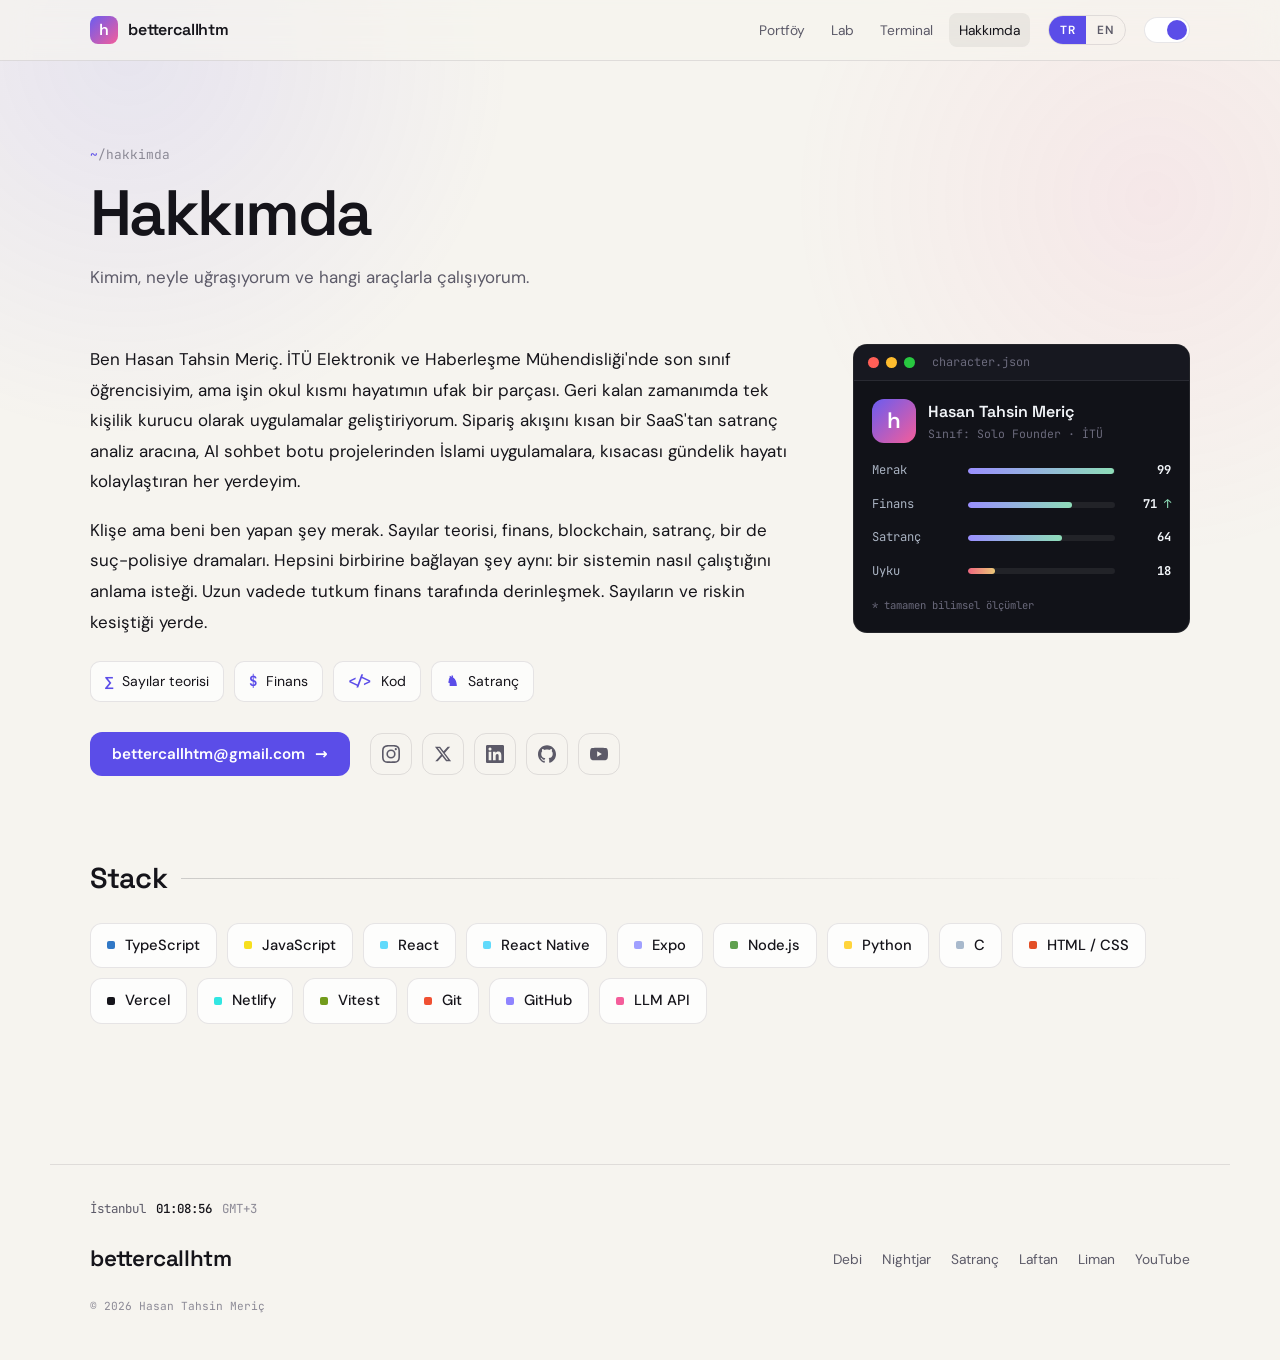
==== hakkimda/index.html @ a99535b7 "Site çok sayfalı yapıya geçti; Nightjar ve yeni Lab deneyleri eklendi - Portföy, Lab, Terminal ve Ha" ====
<!doctype html>
<html lang="tr">
<head>
<meta charset="utf-8">
<meta name="viewport" content="width=device-width, initial-scale=1">
<title>Hakkımda — bettercallhtm</title>
<meta name="description" content="Hasan Tahsin Meriç: İTÜ Elektronik ve Haberleşme son sınıf, tek kişilik kurucu. Finans, sayılar teorisi ve satranç.">
<link rel="canonical" href="https://bettercallhtm.com/hakkimda">
<meta property="og:type" content="website">
<meta property="og:site_name" content="bettercallhtm">
<meta property="og:locale" content="tr_TR">
<meta property="og:url" content="https://bettercallhtm.com/hakkimda">
<meta property="og:title" content="Hakkımda — bettercallhtm">
<meta property="og:description" content="Solo founder. Ship > talk. Trading, kod ve satranç.">
<meta property="og:image" content="https://bettercallhtm.com/assets/img/og.png">
<meta property="og:image:width" content="1200">
<meta property="og:image:height" content="630">
<meta property="og:image:alt" content="bettercallhtm — Hasan Tahsin Meriç. Debi, Satranç, Laftan, Liman.">
<meta name="twitter:card" content="summary_large_image">
<meta name="twitter:site" content="@bett3rcallhtm">
<meta name="twitter:image" content="https://bettercallhtm.com/assets/img/og.png">

<link rel="icon" type="image/svg+xml" href="data:image/svg+xml,%3Csvg xmlns='http://www.w3.org/2000/svg' viewBox='0 0 100 100'%3E%3Cdefs%3E%3ClinearGradient id='g' x1='0' y1='0' x2='1' y2='1'%3E%3Cstop offset='0' stop-color='%236A5CF0'/%3E%3Cstop offset='1' stop-color='%23F45D9A'/%3E%3C/linearGradient%3E%3C/defs%3E%3Crect width='100' height='100' rx='24' fill='url(%23g)'/%3E%3Cg fill='none' stroke='%23fff' stroke-width='12' stroke-linecap='round' stroke-linejoin='round'%3E%3Cpath d='M35 24 V76'/%3E%3Cpath d='M35 52 C35 40 44 36 52 36 C61 36 67 43 67 54 V76'/%3E%3C/g%3E%3C/svg%3E">
<meta name="theme-color" content="#F6F4EF" media="(prefers-color-scheme: light)">
<meta name="theme-color" content="#0E0F14" media="(prefers-color-scheme: dark)">

<script>
  (function () {
    var d = document.documentElement;
    d.classList.add('js');
    try {
      var t = localStorage.getItem('theme');
      if (t === 'light' || t === 'dark') d.setAttribute('data-theme', t);
    } catch (e) {}
  })();
</script>

<link rel="preload" href="/assets/fonts/space-grotesk-600-latin.woff2" as="font" type="font/woff2" crossorigin>
<link rel="preload" href="/assets/fonts/dm-sans-latin.woff2" as="font" type="font/woff2" crossorigin>
<link rel="stylesheet" href="/assets/style.css">
</head>
<body>

<a class="skip" href="#main" data-tr="İçeriğe geç" data-en="Skip to content">İçeriğe geç</a>

<div class="bg-fx" aria-hidden="true"></div>

<!-- ── header ── -->
<header class="top">
  <nav class="nav wrap">
    <a href="/" class="brand" aria-label="bettercallhtm">
      <span class="brand-mark" aria-hidden="true">h</span>
      <span class="brand-name">bettercallhtm</span>
    </a>
    <div class="nav-right">
      <ul class="nav-links">
        <li><a href="/portfoy"><span data-tr="Portföy" data-en="Portfolio">Portföy</span></a></li>
        <li><a href="/lab"><span>Lab</span></a></li>
        <li><a href="/terminal"><span>Terminal</span></a></li>
        <li><a href="/hakkimda" aria-current="page"><span data-tr="Hakkımda" data-en="About">Hakkımda</span></a></li>
      </ul>
      <div class="lang-switch" role="group" aria-label="Dil / Language">
        <button class="lang-opt" data-lang="tr" aria-pressed="true">TR</button>
        <button class="lang-opt" data-lang="en" aria-pressed="false">EN</button>
      </div>
      <button class="switch" id="theme-switch" role="switch" aria-checked="true"
              data-tr-label="Koyu tema" data-en-label="Dark theme" aria-label="Koyu tema">
        <span class="switch-knob"></span>
      </button>
    </div>
  </nav>
  <div class="progress" id="progress" aria-hidden="true"></div>
</header>

<main id="main">

  <!-- ── page head ── -->
  <section class="page-head wrap">
    <p class="crumb"><a href="/">~</a>/hakkimda</p>
    <h1 class="page-title" data-tr="Hakkımda" data-en="About">Hakkımda</h1>
    <p class="page-lead" data-tr="Kimim, neyle uğraşıyorum ve hangi araçlarla çalışıyorum." data-en="Who I am, what I'm into and the tools I work with.">Kimim, neyle uğraşıyorum ve hangi araçlarla çalışıyorum.</p>
  </section>
  <!-- ── about ── -->
  <section class="page-body wrap" id="about">

    <div class="about-grid">
      <div class="about-copy">
        <p class="about-text rv"
           data-tr="Ben Hasan Tahsin Meriç. İTÜ Elektronik ve Haberleşme Mühendisliği'nde son sınıf öğrencisiyim, ama işin okul kısmı hayatımın ufak bir parçası. Geri kalan zamanımda tek kişilik kurucu olarak uygulamalar geliştiriyorum. Sipariş akışını kısan bir SaaS'tan satranç analiz aracına, AI sohbet botu projelerinden İslami uygulamalara, kısacası gündelik hayatı kolaylaştıran her yerdeyim."
           data-en="I'm Hasan Tahsin Meriç. I'm a senior in Electronics & Communication Engineering at Istanbul Technical University, but the school part is a small piece of my life. The rest of the time I build apps as a solo founder. From a SaaS that shortens order flow to a chess analysis tool, from AI chatbot projects to Islamic apps — in short, I'm everywhere everyday life can be made easier.">Ben Hasan Tahsin Meriç. İTÜ Elektronik ve Haberleşme Mühendisliği'nde son sınıf öğrencisiyim, ama işin okul kısmı hayatımın ufak bir parçası. Geri kalan zamanımda tek kişilik kurucu olarak uygulamalar geliştiriyorum. Sipariş akışını kısan bir SaaS'tan satranç analiz aracına, AI sohbet botu projelerinden İslami uygulamalara, kısacası gündelik hayatı kolaylaştıran her yerdeyim.</p>
        <p class="about-text rv"
           data-tr="Klişe ama beni ben yapan şey merak. Sayılar teorisi, finans, blockchain, satranç, bir de suç-polisiye dramaları. Hepsini birbirine bağlayan şey aynı: bir sistemin nasıl çalıştığını anlama isteği. Uzun vadede tutkum finans tarafında derinleşmek. Sayıların ve riskin kesiştiği yerde."
           data-en="Cliché, but what defines me is curiosity. Number theory, finance, blockchain, chess, and crime-detective dramas. What ties them all together is the same thing: the urge to understand how a system works. My long-term passion is to go deeper on the finance side. Where numbers and risk intersect.">Klişe ama beni ben yapan şey merak. Sayılar teorisi, finans, blockchain, satranç, bir de suç-polisiye dramaları. Hepsini birbirine bağlayan şey aynı: bir sistemin nasıl çalıştığını anlama isteği. Uzun vadede tutkum finans tarafında derinleşmek. Sayıların ve riskin kesiştiği yerde.</p>

        <ul class="interests rv">
          <li><b>∑</b><span data-tr="Sayılar teorisi" data-en="Number theory">Sayılar teorisi</span></li>
          <li><b>$</b><span data-tr="Finans" data-en="Finance">Finans</span></li>
          <li><b>&lt;/&gt;</b><span data-tr="Kod" data-en="Code">Kod</span></li>
          <li><b>♞</b><span data-tr="Satranç" data-en="Chess">Satranç</span></li>
        </ul>

        <div class="about-actions rv">
          <a class="btn btn-primary" href="https://mail.google.com/mail/?view=cm&amp;fs=1&amp;to=bettercallhtm@gmail.com" target="_blank" rel="noopener">
            bettercallhtm@gmail.com <span aria-hidden="true">→</span>
          </a>
          <div class="socials">
            <a class="social" href="https://www.instagram.com/hasahsinmeric/" target="_blank" rel="noopener" aria-label="Instagram">
              <svg viewBox="0 0 24 24" aria-hidden="true"><path d="M12 2.163c3.204 0 3.584.012 4.85.07 3.252.148 4.771 1.691 4.919 4.919.058 1.265.069 1.645.069 4.849 0 3.205-.012 3.584-.069 4.849-.149 3.225-1.664 4.771-4.919 4.919-1.266.058-1.644.07-4.85.07-3.204 0-3.584-.012-4.849-.07-3.26-.149-4.771-1.699-4.919-4.92-.058-1.265-.07-1.644-.07-4.849 0-3.204.013-3.583.07-4.849.149-3.227 1.664-4.771 4.919-4.919 1.266-.057 1.645-.069 4.849-.069zM12 0C8.741 0 8.333.014 7.053.072 2.695.272.273 2.69.073 7.052.014 8.333 0 8.741 0 12c0 3.259.014 3.668.072 4.948.2 4.358 2.618 6.78 6.98 6.98C8.333 23.986 8.741 24 12 24c3.259 0 3.668-.014 4.948-.072 4.354-.2 6.782-2.618 6.979-6.98.059-1.28.073-1.689.073-4.948 0-3.259-.014-3.667-.072-4.947-.196-4.354-2.617-6.78-6.979-6.98C15.668.014 15.259 0 12 0zm0 5.838a6.162 6.162 0 100 12.324 6.162 6.162 0 000-12.324zM12 16a4 4 0 110-8 4 4 0 010 8zm6.406-11.845a1.44 1.44 0 100 2.881 1.44 1.44 0 000-2.881z"/></svg>
            </a>
            <a class="social" href="https://x.com/bett3rcallhtm" target="_blank" rel="noopener" aria-label="X">
              <svg viewBox="0 0 24 24" aria-hidden="true"><path d="M18.244 2.25h3.308l-7.227 8.26 8.502 11.24H16.17l-5.214-6.817L4.99 21.75H1.68l7.73-8.835L1.254 2.25H8.08l4.713 6.231zm-1.161 17.52h1.833L7.084 4.126H5.117z"/></svg>
            </a>
            <a class="social" href="https://www.linkedin.com/in/hasan-tahsin-meri%C3%A7-51554b277/" target="_blank" rel="noopener" aria-label="LinkedIn">
              <svg viewBox="0 0 24 24" aria-hidden="true"><path d="M20.447 20.452h-3.554v-5.569c0-1.328-.027-3.037-1.852-3.037-1.853 0-2.136 1.445-2.136 2.939v5.667H9.351V9h3.414v1.561h.046c.477-.9 1.637-1.85 3.37-1.85 3.601 0 4.267 2.37 4.267 5.455v6.286zM5.337 7.433a2.062 2.062 0 01-2.063-2.065 2.064 2.064 0 112.063 2.065zm1.782 13.019H3.555V9h3.564v11.452zM22.225 0H1.771C.792 0 0 .774 0 1.729v20.542C0 23.227.792 24 1.771 24h20.451C23.2 24 24 23.227 24 22.271V1.729C24 .774 23.2 0 22.225 0z"/></svg>
            </a>
            <a class="social" href="https://github.com/bettercallhtm" target="_blank" rel="noopener" aria-label="GitHub">
              <svg viewBox="0 0 24 24" aria-hidden="true"><path d="M12 .297c-6.63 0-12 5.373-12 12 0 5.303 3.438 9.8 8.205 11.385.6.113.82-.258.82-.577 0-.285-.01-1.04-.015-2.04-3.338.724-4.042-1.61-4.042-1.61C4.422 18.07 3.633 17.7 3.633 17.7c-1.087-.744.084-.729.084-.729 1.205.084 1.838 1.236 1.838 1.236 1.07 1.835 2.809 1.305 3.495.998.108-.776.417-1.305.76-1.605-2.665-.3-5.466-1.332-5.466-5.93 0-1.31.465-2.38 1.235-3.22-.135-.303-.54-1.523.105-3.176 0 0 1.005-.322 3.3 1.23.96-.267 1.98-.399 3-.405 1.02.006 2.04.138 3 .405 2.28-1.552 3.285-1.23 3.285-1.23.645 1.653.24 2.873.12 3.176.765.84 1.23 1.91 1.23 3.22 0 4.61-2.805 5.625-5.475 5.92.42.36.81 1.096.81 2.22 0 1.606-.015 2.896-.015 3.286 0 .315.21.69.825.57C20.565 22.092 24 17.592 24 12.297c0-6.627-5.373-12-12-12"/></svg>
            </a>
            <a class="social" href="https://www.youtube.com/@bettercallhtm" target="_blank" rel="noopener" aria-label="YouTube">
              <svg viewBox="0 0 24 24" aria-hidden="true"><path d="M23.498 6.186a3.016 3.016 0 00-2.122-2.136C19.505 3.545 12 3.545 12 3.545s-7.505 0-9.377.505A3.017 3.017 0 00.502 6.186C0 8.07 0 12 0 12s0 3.93.502 5.814a3.016 3.016 0 002.122 2.136c1.871.505 9.376.505 9.376.505s7.505 0 9.377-.505a3.015 3.015 0 002.122-2.136C24 15.93 24 12 24 12s0-3.93-.502-5.814zM9.545 15.568V8.432L15.818 12l-6.273 3.568z"/></svg>
            </a>
          </div>
        </div>
      </div>

      <aside class="charsheet rv" aria-label="character.json">
        <div class="win-bar">
          <i></i><i></i><i></i>
          <span class="win-title">character.json</span>
        </div>
        <div class="cs-body">
          <div class="cs-id">
            <span class="cs-avatar" aria-hidden="true">h</span>
            <div>
              <div class="cs-name">Hasan Tahsin Meriç</div>
              <div class="cs-class"><span data-tr="Sınıf" data-en="Class">Sınıf</span>: Solo Founder · İTÜ</div>
            </div>
          </div>
          <div class="cs-row"><span data-tr="Merak" data-en="Curiosity">Merak</span><div class="bar"><i style="--v:99"></i></div><b>99</b></div>
          <div class="cs-row"><span data-tr="Finans" data-en="Finance">Finans</span><div class="bar"><i style="--v:71"></i></div><b>71 <em>↑</em></b></div>
          <div class="cs-row"><span data-tr="Satranç" data-en="Chess">Satranç</span><div class="bar"><i style="--v:64"></i></div><b>64</b></div>
          <div class="cs-row low"><span data-tr="Uyku" data-en="Sleep">Uyku</span><div class="bar"><i style="--v:18"></i></div><b>18</b></div>
          <p class="cs-note" data-tr="* tamamen bilimsel ölçümler" data-en="* totally scientific measurements">* tamamen bilimsel ölçümler</p>
        </div>
      </aside>
    </div>
  </section>

  <!-- ── stack ── -->
  <section class="sec-sub" id="stack">
    <div class="wrap">
      <header class="sec-head rv">
        <h2 class="sec-title sec-title-sm">Stack</h2>
        <span class="sec-rule"></span>
      </header>
      <ul class="stack-list rv">
        <li class="pill"><i style="--p:#3178C6"></i>TypeScript</li>
        <li class="pill"><i style="--p:#F7DF1E"></i>JavaScript</li>
        <li class="pill"><i style="--p:#61DAFB"></i>React</li>
        <li class="pill"><i style="--p:#61DAFB"></i>React Native</li>
        <li class="pill"><i style="--p:#A0A0FF"></i>Expo</li>
        <li class="pill"><i style="--p:#5FA04E"></i>Node.js</li>
        <li class="pill"><i style="--p:#FFD43B"></i>Python</li>
        <li class="pill"><i style="--p:#A8B9CC"></i>C</li>
        <li class="pill"><i style="--p:#E34F26"></i>HTML / CSS</li>
        <li class="pill"><i class="mono-dot"></i>Vercel</li>
        <li class="pill"><i style="--p:#32E6E2"></i>Netlify</li>
        <li class="pill"><i style="--p:#729B1B"></i>Vitest</li>
        <li class="pill"><i style="--p:#F05032"></i>Git</li>
        <li class="pill"><i style="--p:#8F84FF"></i>GitHub</li>
        <li class="pill"><i style="--p:#F45D9A"></i>LLM API</li>
      </ul>
    </div>
  </section>


</main>

<!-- ── footer ── -->
<footer class="footer wrap">
  <div class="foot-top">
    <div class="foot-clock">İstanbul <b id="clock">--:--:--</b> <span>GMT+3</span></div>
  </div>
  <div class="foot-bottom">
    <span class="footer-sig">bettercallhtm</span>
    <ul class="footer-links">
      <li><a href="https://getdebi.com" target="_blank" rel="noopener">Debi</a></li>
      <li><a href="/nightjar" target="_blank" rel="noopener">Nightjar</a></li>
      <li><a href="https://pratiksatrancanaliz.getdebihook.com" target="_blank" rel="noopener" data-tr="Satranç" data-en="Chess">Satranç</a></li>
      <li><a href="https://laftan.vercel.app" target="_blank" rel="noopener">Laftan</a></li>
      <li><a href="https://liman-eosin.vercel.app" target="_blank" rel="noopener">Liman</a></li>
      <li><a href="https://www.youtube.com/@bettercallhtm" target="_blank" rel="noopener">YouTube</a></li>
    </ul>
  </div>
  <div class="foot-meta">
    <span>© 2026 Hasan Tahsin Meriç</span>
  </div>
</footer>

<div class="toast" id="toast" role="status" aria-live="polite"></div>

<script src="/assets/app.js" defer></script>
</body>
</html>
---- assets/style.css ----
/* ─────────────────────────────────────────────────────────
   bettercallhtm — style.css
   follows the system theme; [data-theme] on <html> overrides it
   ───────────────────────────────────────────────────────── */

/* ── fonts (self-hosted; latin + latin-ext, greek for μ/σ in mono) ── */
@font-face {
  font-family: 'DM Sans';
  font-style: normal;
  font-weight: 400 700;
  font-display: swap;
  src: url("fonts/dm-sans-latin-ext.woff2") format("woff2");
  unicode-range: U+0100-02BA, U+02BD-02C5, U+02C7-02CC, U+02CE-02D7, U+02DD-02FF, U+0304, U+0308, U+0329, U+1D00-1DBF, U+1E00-1E9F, U+1EF2-1EFF, U+2020, U+20A0-20AB, U+20AD-20C0, U+2113, U+2C60-2C7F, U+A720-A7FF;
}
@font-face {
  font-family: 'DM Sans';
  font-style: normal;
  font-weight: 400 700;
  font-display: swap;
  src: url("fonts/dm-sans-latin.woff2") format("woff2");
  unicode-range: U+0000-00FF, U+0131, U+0152-0153, U+02BB-02BC, U+02C6, U+02DA, U+02DC, U+0304, U+0308, U+0329, U+2000-206F, U+20AC, U+2122, U+2191, U+2193, U+2212, U+2215, U+FEFF, U+FFFD;
}
@font-face {
  font-family: 'JetBrains Mono';
  font-style: normal;
  font-weight: 400 700;
  font-display: swap;
  src: url("fonts/jetbrains-mono-greek.woff2") format("woff2");
  unicode-range: U+0370-0377, U+037A-037F, U+0384-038A, U+038C, U+038E-03A1, U+03A3-03FF;
}
@font-face {
  font-family: 'JetBrains Mono';
  font-style: normal;
  font-weight: 400 700;
  font-display: swap;
  src: url("fonts/jetbrains-mono-latin-ext.woff2") format("woff2");
  unicode-range: U+0100-02BA, U+02BD-02C5, U+02C7-02CC, U+02CE-02D7, U+02DD-02FF, U+0304, U+0308, U+0329, U+1D00-1DBF, U+1E00-1E9F, U+1EF2-1EFF, U+2020, U+20A0-20AB, U+20AD-20C0, U+2113, U+2C60-2C7F, U+A720-A7FF;
}
@font-face {
  font-family: 'JetBrains Mono';
  font-style: normal;
  font-weight: 400 700;
  font-display: swap;
  src: url("fonts/jetbrains-mono-latin.woff2") format("woff2");
  unicode-range: U+0000-00FF, U+0131, U+0152-0153, U+02BB-02BC, U+02C6, U+02DA, U+02DC, U+0304, U+0308, U+0329, U+2000-206F, U+20AC, U+2122, U+2191, U+2193, U+2212, U+2215, U+FEFF, U+FFFD;
}
@font-face {
  font-family: 'Space Grotesk';
  font-style: normal;
  font-weight: 600;
  font-display: swap;
  src: url("fonts/space-grotesk-600-latin-ext.woff2") format("woff2");
  unicode-range: U+0100-02BA, U+02BD-02C5, U+02C7-02CC, U+02CE-02D7, U+02DD-02FF, U+0304, U+0308, U+0329, U+1D00-1DBF, U+1E00-1E9F, U+1EF2-1EFF, U+2020, U+20A0-20AB, U+20AD-20C0, U+2113, U+2C60-2C7F, U+A720-A7FF;
}
@font-face {
  font-family: 'Space Grotesk';
  font-style: normal;
  font-weight: 600;
  font-display: swap;
  src: url("fonts/space-grotesk-600-latin.woff2") format("woff2");
  unicode-range: U+0000-00FF, U+0131, U+0152-0153, U+02BB-02BC, U+02C6, U+02DA, U+02DC, U+0304, U+0308, U+0329, U+2000-206F, U+20AC, U+2122, U+2191, U+2193, U+2212, U+2215, U+FEFF, U+FFFD;
}

/* ── tokens ──────────────────────────────────────────── */
:root {
  --bg:           #F6F4EF;
  --bg-rgb:       246, 244, 239;
  --bg-2:         #EFECE5;
  --surface:      #FFFFFF;
  --surface-2:    #F8F6F2;
  --text:         #15141A;
  --text-muted:   #5C5A68;
  --text-dim:     #8C8A96;
  --border:       rgba(20, 18, 30, 0.10);
  --border-strong:rgba(20, 18, 30, 0.18);
  --accent:       #5B4DE8;
  --on-accent:    #FFFFFF;
  --accent-2:     #E0457F;
  --up:           #16935C;
  --down:         #D6405A;
  --sq-a:         #E6E1F2;
  --sq-b:         #FFFFFF;
  --orb-a:        rgba(106, 92, 240, 0.10);
  --orb-b:        rgba(244, 93, 154, 0.08);

  /* code window + terminal stay dark in both themes */
  --win-bg:       #111218;
  --win-bar:      #171820;
  --win-text:     #D9D8E2;
  --win-dim:      #6B6A7C;
  --win-border:   rgba(255, 255, 255, 0.08);
  --win-accent:   #8EDDB8;

  --font-sans:    'DM Sans', system-ui, -apple-system, 'Segoe UI', sans-serif;
  --font-display: 'Space Grotesk', system-ui, sans-serif;
  --font-mono:    'JetBrains Mono', ui-monospace, SFMono-Regular, Menlo, Consolas, monospace;

  --radius:       18px;
  --ease:         cubic-bezier(.2, .7, .2, 1);
  --header-h:     61px;

  color-scheme: light;
}

@media (prefers-color-scheme: dark) {
  :root:not([data-theme="light"]) {
    --bg:           #0E0F14;
    --bg-rgb:       14, 15, 20;
    --bg-2:         #121319;
    --surface:      #16171F;
    --surface-2:    #1C1D26;
    --text:         #ECEAE4;
    --text-muted:   #9C9BAD;
    --text-dim:     #696879;
    --border:       rgba(255, 255, 255, 0.07);
    --border-strong:rgba(255, 255, 255, 0.14);
    --accent:       #9A8FFF;
    --on-accent:    #0E0F14;
    --accent-2:     #F07AA8;
    --up:           #5FCF98;
    --down:         #F0677F;
    --sq-a:         #232433;
    --sq-b:         #16171F;
    --orb-a:        rgba(143, 132, 255, 0.13);
    --orb-b:        rgba(244, 93, 154, 0.09);
    color-scheme: dark;
  }
}

:root[data-theme="dark"] {
  --bg:           #0E0F14;
  --bg-rgb:       14, 15, 20;
  --bg-2:         #121319;
  --surface:      #16171F;
  --surface-2:    #1C1D26;
  --text:         #ECEAE4;
  --text-muted:   #9C9BAD;
  --text-dim:     #696879;
  --border:       rgba(255, 255, 255, 0.07);
  --border-strong:rgba(255, 255, 255, 0.14);
  --accent:       #9A8FFF;
  --on-accent:    #0E0F14;
  --accent-2:     #F07AA8;
  --up:           #5FCF98;
  --down:         #F0677F;
  --sq-a:         #232433;
  --sq-b:         #16171F;
  --orb-a:        rgba(143, 132, 255, 0.13);
  --orb-b:        rgba(244, 93, 154, 0.09);
  color-scheme: dark;
}

/* ── reset / base ────────────────────────────────────── */
*, *::before, *::after { box-sizing: border-box; margin: 0; padding: 0; }

html {
  scroll-behavior: smooth;
  scroll-padding-top: calc(var(--header-h) + 12px);
  -webkit-text-size-adjust: 100%;
}

body {
  background: var(--bg);
  color: var(--text);
  font-family: var(--font-sans);
  font-size: 16px;
  line-height: 1.6;
  -webkit-font-smoothing: antialiased;
  overflow-x: hidden;
  transition: background-color .3s;
}

a { color: var(--accent); text-decoration: none; }
a:focus-visible, button:focus-visible, input:focus-visible {
  outline: 2px solid var(--accent);
  outline-offset: 3px;
  border-radius: 6px;
}
button { font: inherit; color: inherit; }
img, svg, canvas { display: block; max-width: 100%; }
kbd {
  font-family: var(--font-mono);
  font-size: .72rem;
  padding: 1px 6px;
  border: 1px solid var(--border-strong);
  border-bottom-width: 2px;
  border-radius: 5px;
  color: var(--text);
}
::selection { background: color-mix(in srgb, var(--accent) 35%, transparent); color: var(--text); }

.mono { font-family: var(--font-mono); }
.wrap { max-width: 1180px; margin-inline: auto; padding-inline: clamp(16px, 4vw, 40px); }

.skip {
  position: absolute;
  left: 12px;
  top: -60px;
  z-index: 200;
  background: var(--accent);
  color: var(--on-accent);
  padding: 8px 14px;
  border-radius: 8px;
  font-weight: 600;
}
.skip:focus { top: 12px; }

/* ── background fx ───────────────────────────────────── */
/* two soft, static colour washes — same idea as the original site */
.bg-fx {
  position: fixed;
  inset: 0;
  z-index: -1;
  pointer-events: none;
  background:
    radial-gradient(640px circle at 10% 6%,  var(--orb-a), transparent 60%),
    radial-gradient(600px circle at 90% 22%, var(--orb-b), transparent 60%);
}

/* ── header ──────────────────────────────────────────── */
.top {
  position: sticky;
  top: 0;
  z-index: 40;
  background: rgba(var(--bg-rgb), .72);
  -webkit-backdrop-filter: blur(14px) saturate(140%);
          backdrop-filter: blur(14px) saturate(140%);
  border-bottom: 1px solid var(--border);
}

/* nav */
.nav {
  display: flex;
  align-items: center;
  justify-content: space-between;
  gap: 16px;
  height: 60px;
}
.brand {
  display: inline-flex;
  align-items: center;
  gap: 10px;
  color: var(--text);
  font-family: var(--font-display);
  font-weight: 600;
  font-size: 1rem;
  letter-spacing: -.01em;
}
.brand-mark {
  width: 28px;
  height: 28px;
  border-radius: 8px;
  display: grid;
  place-items: center;
  background: linear-gradient(135deg, #6A5CF0, #F45D9A);
  color: #fff;
  font-weight: 600;
  font-size: 1rem;
  transition: transform .3s var(--ease);
}
.brand:hover .brand-mark { transform: rotate(-8deg); }
@keyframes blink { 50% { opacity: 0; } }

.nav-right { display: flex; align-items: center; gap: 18px; }
.nav-links { list-style: none; display: flex; gap: 6px; }
.nav-links a {
  display: inline-flex;
  align-items: baseline;
  gap: 6px;
  font-size: .86rem;
  color: var(--text-muted);
  padding: 6px 10px;
  border-radius: 8px;
  transition: color .2s, background .2s;
}
.nav-links a:hover, .nav-links a[aria-current="page"] { color: var(--text); background: color-mix(in srgb, var(--text) 6%, transparent); }

.lang-switch {
  display: inline-flex;
  border: 1px solid var(--border);
  border-radius: 999px;
  overflow: hidden;
}
.lang-opt {
  background: none;
  border: none;
  cursor: pointer;
  font-size: .74rem;
  font-weight: 600;
  letter-spacing: .04em;
  color: var(--text-muted);
  padding: 5px 11px;
  transition: background .18s, color .18s;
}
.lang-opt[aria-pressed="true"] { background: var(--accent); color: var(--on-accent); }

.switch {
  width: 46px;
  height: 26px;
  border-radius: 999px;
  border: 1px solid var(--border);
  background: var(--surface);
  position: relative;
  cursor: pointer;
  flex-shrink: 0;
  transition: border-color .2s;
}
.switch:hover { border-color: var(--accent); }
.switch-knob {
  position: absolute;
  top: 2px;
  left: 2px;
  width: 20px;
  height: 20px;
  border-radius: 50%;
  background: var(--accent);
  transform: translateX(20px);
  transition: transform .25s var(--ease);
}
@media (prefers-color-scheme: dark) {
  :root:not([data-theme="light"]) .switch-knob { transform: translateX(0); }
}
:root[data-theme="dark"] .switch-knob { transform: translateX(0); }

.progress {
  position: absolute;
  left: 0;
  right: 0;
  bottom: -1px;
  height: 2px;
  transform-origin: left;
  transform: scaleX(0);
  background: linear-gradient(90deg, var(--accent), var(--accent-2));
  opacity: .8;
}

/* ── buttons ─────────────────────────────────────────── */
.btn {
  display: inline-flex;
  align-items: center;
  gap: 10px;
  padding: 13px 22px;
  border-radius: 12px;
  font-weight: 600;
  font-size: .95rem;
  line-height: 1.2;
  cursor: pointer;
  transition: transform .25s var(--ease), box-shadow .25s, background .25s, border-color .25s, color .25s;
  will-change: transform;
}
.btn-primary {
  background: var(--accent);
  color: var(--on-accent);
}
.btn-primary:hover {
  transform: translateY(-2px);
  box-shadow: 0 12px 28px -12px color-mix(in srgb, var(--accent) 70%, transparent);
}
.btn-ghost {
  color: var(--text);
  border: 1px solid var(--border-strong);
  background: color-mix(in srgb, var(--surface) 60%, transparent);
}
.btn-ghost:hover { border-color: var(--accent); color: var(--accent); transform: translateY(-2px); }
.btn-ghost .mono { color: var(--accent); font-weight: 700; }

/* ── hero ────────────────────────────────────────────── */
.hero {
  position: relative;
  min-height: calc(100svh - var(--header-h));
  display: flex;
  align-items: center;
  padding-block: 64px 96px;
  overflow: hidden;
}
.hero-canvas {
  position: absolute;
  inset: 0;
  width: 100%;
  height: 100%;
  opacity: .32;
  pointer-events: none;
  /* fade in from the top, and stay faint behind the headline on the left */
  -webkit-mask-image:
    linear-gradient(to bottom, transparent 5%, #000 45%, #000 80%, transparent 100%),
    linear-gradient(to right, rgba(0, 0, 0, .22) 0%, rgba(0, 0, 0, .3) 42%, #000 72%);
          mask-image:
    linear-gradient(to bottom, transparent 5%, #000 45%, #000 80%, transparent 100%),
    linear-gradient(to right, rgba(0, 0, 0, .22) 0%, rgba(0, 0, 0, .3) 42%, #000 72%);
  -webkit-mask-composite: source-in;
          mask-composite: intersect;
}

.hero-grid {
  position: relative;
  width: 100%;
  display: grid;
  grid-template-columns: minmax(0, 1.05fr) minmax(0, .95fr);
  gap: clamp(32px, 5vw, 64px);
  align-items: center;
}

.hero-headline {
  font-family: var(--font-display);
  font-weight: 600;
  font-size: clamp(2.3rem, 5.4vw, 4.3rem);
  line-height: 1.06;
  letter-spacing: -.035em;
  text-wrap: balance;
  margin-bottom: 26px;
  max-width: 15ch;
  background: linear-gradient(180deg, var(--text) 30%, color-mix(in srgb, var(--text) 55%, var(--bg)));
  -webkit-background-clip: text;
          background-clip: text;
  color: transparent;
}

.hero-role {
  font-family: var(--font-mono);
  font-size: clamp(.95rem, 1.6vw, 1.1rem);
  color: var(--text);
  margin-bottom: 20px;
  min-height: 1.7em;
}
.role-ps { color: var(--accent); margin-right: 6px; }
.caret {
  display: inline-block;
  width: 2px;
  height: 1.1em;
  margin-left: 3px;
  vertical-align: text-bottom;
  background: var(--accent);
  animation: blink 1.1s steps(1) infinite;
}

.hero-bio {
  font-size: 1.06rem;
  color: var(--text-muted);
  max-width: 540px;
  line-height: 1.75;
  margin-bottom: 34px;
}
.hero-ctas { display: flex; flex-wrap: wrap; gap: 12px; }

.hero-side { display: flex; flex-direction: column; gap: 16px; min-width: 0; }

/* shared window chrome */
.win-bar {
  display: flex;
  align-items: center;
  gap: 7px;
  height: 36px;
  padding-inline: 14px;
  background: var(--win-bar);
  border-bottom: 1px solid var(--win-border);
}
.win-bar > i {
  width: 11px;
  height: 11px;
  border-radius: 50%;
  background: #FF5F57;
}
.win-bar > i:nth-child(2) { background: #FEBC2E; }
.win-bar > i:nth-child(3) { background: #28C840; }
.win-title {
  font-family: var(--font-mono);
  font-size: .74rem;
  color: var(--win-dim);
  margin-left: 10px;
  flex: 1;
  white-space: nowrap;
  overflow: hidden;
  text-overflow: ellipsis;
}
.win-badge {
  font-family: var(--font-mono);
  font-size: .64rem;
  font-weight: 700;
  color: var(--win-accent);
  border: 1px solid color-mix(in srgb, var(--win-accent) 35%, transparent);
  padding: 1px 6px;
  border-radius: 5px;
}

.code-win {
  background: var(--win-bg);
  border: 1px solid var(--win-border);
  border-radius: 14px;
  overflow: hidden;
  box-shadow: 0 30px 70px -40px rgba(10, 8, 30, .55);
}
.code-body {
  margin: 0;
  padding: 16px 18px 18px;
  font-family: var(--font-mono);
  font-size: 12px;
  line-height: 1.75;
  color: var(--win-text);
  overflow-x: auto;
  min-height: calc(12 * 1.75em + 34px);
  scrollbar-width: thin;
}
.code-body .ln {
  display: inline-block;
  width: 2ch;
  margin-right: 16px;
  text-align: right;
  color: #3A4250;
  user-select: none;
}
.t-k { color: #C792EA; }
.t-v { color: #F2F5F9; }
.t-p { color: #82AAFF; }
.t-s { color: #C3E88D; }
.t-n { color: #F78C6C; }
.t-f { color: #FFCB6B; }
.t-o { color: #89DDFF; }
.t-c { color: #5E6878; font-style: italic; }
.code-caret {
  display: inline-block;
  width: 2px;
  height: 1.15em;
  margin-left: 1px;
  vertical-align: text-bottom;
  background: var(--win-accent);
  animation: blink 1.1s steps(1) infinite;
}

/* ── stats ───────────────────────────────────────────── */
.stats {
  display: grid;
  grid-template-columns: repeat(3, 1fr);
  gap: 14px;
  padding-top: 8px;
}
.stat {
  padding: 22px 22px 20px;
  border: 1px solid var(--border);
  border-radius: 16px;
  background: color-mix(in srgb, var(--surface) 70%, transparent);
  position: relative;
  overflow: hidden;
}
.stat-n {
  font-family: var(--font-display);
  font-size: clamp(2rem, 4vw, 2.8rem);
  font-weight: 600;
  line-height: 1;
  letter-spacing: -.03em;
  font-variant-numeric: tabular-nums;
  margin-bottom: 10px;
}
.stat-n .inf { color: var(--accent); }
.stat-l { font-size: .9rem; color: var(--text-muted); }

/* ── section scaffolding ─────────────────────────────── */
.sec { padding-top: clamp(80px, 11vw, 130px); }
.sec-head {
  display: flex;
  align-items: baseline;
  gap: 14px;
  margin-bottom: 30px;
}
.sec-title {
  font-family: var(--font-display);
  font-weight: 600;
  font-size: clamp(1.7rem, 3.6vw, 2.5rem);
  letter-spacing: -.03em;
  line-height: 1;
}
.sec-rule { flex: 1; height: 1px; background: linear-gradient(90deg, var(--border-strong), transparent); align-self: center; }

/* ── portfolio cards ─────────────────────────────────── */
.grid {
  display: grid;
  grid-template-columns: repeat(2, minmax(0, 1fr));
  gap: 20px;
}
.card {
  --c: var(--accent);
  position: relative;
  display: grid;
  grid-template-columns: minmax(0, 1fr) 132px;
  grid-template-rows: auto auto 1fr;
  grid-template-areas:
    "top   top"
    "spark spark"
    "main  video";
  column-gap: 22px;
  padding: 22px 24px 24px;
  border: 1px solid var(--border);
  border-radius: var(--radius);
  background: linear-gradient(158deg, color-mix(in srgb, var(--c) 7%, var(--surface)), var(--surface) 60%);
  overflow: hidden;
  transition: transform .25s var(--ease), border-color .25s, box-shadow .25s;
}
.card::before {
  content: "";
  position: absolute;
  top: 0;
  left: 0;
  right: 0;
  height: 2px;
  background: linear-gradient(90deg, var(--c), transparent 75%);
}
.card::after {
  content: "";
  position: absolute;
  inset: 0;
  pointer-events: none;
  background: radial-gradient(420px circle at var(--mx, 50%) var(--my, 0%), color-mix(in srgb, var(--c) 9%, transparent), transparent 60%);
  opacity: 0;
  transition: opacity .35s;
}
.card:hover::after { opacity: 1; }
.card:hover {
  transform: translateY(-4px);
  border-color: color-mix(in srgb, var(--c) 45%, transparent);
  box-shadow: 0 18px 44px -18px color-mix(in srgb, var(--c) 40%, transparent);
}
.card > * { position: relative; z-index: 1; }

.card-top { grid-area: top; display: flex; justify-content: space-between; align-items: center; }
.ticker {
  font-family: var(--font-mono);
  font-weight: 700;
  font-size: .82rem;
  letter-spacing: .04em;
  color: var(--c);
}
.live {
  display: inline-flex;
  align-items: center;
  gap: 7px;
  font-size: .68rem;
  font-weight: 600;
  letter-spacing: .1em;
  color: var(--text-dim);
}
.live i { width: 6px; height: 6px; border-radius: 50%; background: var(--c); }

.viz { grid-area: spark; width: 100%; height: 74px; margin: 14px 0 16px; }

.card-main { grid-area: main; display: flex; flex-direction: column; min-width: 0; }
.chip {
  align-self: flex-start;
  color: var(--c);
  background: color-mix(in srgb, var(--c) 14%, transparent);
  font-size: .68rem;
  font-weight: 700;
  letter-spacing: .08em;
  text-transform: uppercase;
  padding: 5px 12px;
  border-radius: 999px;
}
.card-name {
  font-family: var(--font-display);
  font-weight: 600;
  font-size: 1.55rem;
  color: var(--text);
  line-height: 1.15;
  margin: 14px 0 10px;
  display: inline-flex;
  align-items: center;
  gap: 8px;
  align-self: flex-start;
  letter-spacing: -.02em;
  transition: color .18s;
}
.card-name:hover { color: var(--c); }
.card-arrow { color: var(--c); font-size: .9rem; opacity: .7; transition: transform .2s, opacity .2s; }
.card-name:hover .card-arrow { transform: translate(3px, -3px); opacity: 1; }
.card-desc { font-size: .92rem; color: var(--text-muted); line-height: 1.66; }
.card-tag { font-style: italic; font-size: .9rem; color: var(--c); margin-top: 14px; }

.card-video {
  grid-area: video;
  align-self: start;
  width: 100%;
  aspect-ratio: 9 / 16;
  border-radius: 14px;
  overflow: hidden;
  border: 1px solid var(--border);
  position: relative;
  display: block;
  cursor: pointer;
  padding: 0;
  background: linear-gradient(160deg,
    color-mix(in srgb, var(--c) 62%, #06060a),
    color-mix(in srgb, var(--c) 18%, #06060a));
  transition: transform .25s var(--ease), box-shadow .25s;
}
.card-video:hover { transform: scale(1.02); box-shadow: 0 14px 34px -14px color-mix(in srgb, var(--c) 60%, transparent); }
.video-thumb {
  position: absolute;
  inset: 0;
  width: 100%;
  height: 100%;
  max-width: none;
  object-fit: cover;
  transition: transform .4s var(--ease);
}
.card-video:hover .video-thumb { transform: scale(1.04); }
/* over a thumbnail: play stays centred, the label sits on a dark footer */
.video-thumb + .video-poster {
  justify-content: flex-end;
  padding-bottom: 14px;
  background: linear-gradient(to top, rgba(0, 0, 0, .82), rgba(0, 0, 0, 0) 42%), rgba(0, 0, 0, .12);
}
.video-thumb + .video-poster .play {
  position: absolute;
  top: 50%;
  left: 50%;
  transform: translate(-50%, -50%);
}
.card-video:hover .video-thumb + .video-poster .play { transform: translate(-50%, -50%) scale(1.1); }
.card-video.is-soon { cursor: default; }
.card-video.is-soon:hover { transform: none; box-shadow: none; }
.video-poster {
  position: absolute;
  inset: 0;
  display: flex;
  flex-direction: column;
  align-items: center;
  justify-content: center;
  gap: 12px;
  padding: 10px;
  text-align: center;
}
.play {
  width: 48px;
  height: 48px;
  border-radius: 50%;
  background: rgba(255, 255, 255, .95);
  color: #14141d;
  display: flex;
  align-items: center;
  justify-content: center;
  font-size: 1rem;
  padding-left: 3px;
  transition: transform .2s;
}
.card-video:hover .play { transform: scale(1.1); }
.video-label {
  color: #fff;
  font-size: .78rem;
  font-weight: 600;
  letter-spacing: .03em;
  text-shadow: 0 1px 4px rgba(0, 0, 0, .45);
}

/* ── stack ───────────────────────────────────────────── */
.stack-list { list-style: none; display: flex; flex-wrap: wrap; gap: 10px; }
.pill {
  display: inline-flex;
  align-items: center;
  gap: 10px;
  white-space: nowrap;
  padding: 10px 16px;
  border: 1px solid var(--border);
  border-radius: 12px;
  background: color-mix(in srgb, var(--surface) 80%, transparent);
  font-size: .92rem;
  font-weight: 500;
  color: var(--text);
  transition: border-color .2s;
}
.pill:hover { border-color: var(--border-strong); }
.pill i { width: 8px; height: 8px; border-radius: 2px; background: var(--p); }
.pill i.mono-dot { background: var(--text); }

/* ── lab ─────────────────────────────────────────────── */
.lab-grid {
  display: grid;
  grid-template-columns: repeat(2, minmax(0, 1fr));
  gap: 20px;
}
.lab-tile {
  display: flex;
  flex-direction: column;
  gap: 14px;
  padding: 22px;
  border: 1px solid var(--border);
  border-radius: var(--radius);
  background: color-mix(in srgb, var(--surface) 85%, transparent);
  min-width: 0;
}
.lab-tile.wide { grid-column: 1 / -1; }
.lab-head { display: flex; justify-content: space-between; align-items: center; }
.lab-tag {
  font-size: .68rem;
  font-weight: 700;
  letter-spacing: .08em;
  text-transform: uppercase;
  color: var(--accent);
  background: color-mix(in srgb, var(--accent) 12%, transparent);
  padding: 4px 11px;
  border-radius: 999px;
}
.lab-title { font-family: var(--font-display); font-weight: 600; font-size: 1.3rem; letter-spacing: -.02em; line-height: 1.2; }
.lab-desc { color: var(--text-muted); font-size: .92rem; line-height: 1.65; max-width: 720px; }

.lab-canvas {
  width: 100%;
  height: 300px;
  border-radius: 12px;
  background: var(--bg-2);
  border: 1px solid var(--border);
}
.lab-canvas-tall { height: 340px; }
#knight-canvas { cursor: pointer; height: 380px; }
.lab-controls { display: flex; flex-wrap: wrap; align-items: center; gap: 12px 20px; }
.ctl {
  display: inline-flex;
  align-items: center;
  gap: 10px;
  font-family: var(--font-mono);
  font-size: .76rem;
  color: var(--text-muted);
}
.ctl input[type="range"] { width: 150px; accent-color: var(--accent); cursor: pointer; }
.ctl output { min-width: 4ch; color: var(--text); font-weight: 700; font-variant-numeric: tabular-nums; }
.lab-btn {
  display: inline-flex;
  align-items: center;
  gap: 8px;
  padding: 8px 14px;
  border-radius: 9px;
  border: 1px solid var(--border-strong);
  background: var(--surface-2);
  font-family: var(--font-mono);
  font-size: .76rem;
  font-weight: 500;
  cursor: pointer;
  transition: border-color .2s, color .2s, background .2s;
}
.lab-btn:hover { border-color: var(--accent); color: var(--accent); }
.lab-btn:disabled { opacity: .5; cursor: progress; }
.lab-foot {
  display: flex;
  justify-content: space-between;
  align-items: center;
  flex-wrap: wrap;
  gap: 10px 20px;
  padding-top: 12px;
  border-top: 1px dashed var(--border);
}
.lab-readout {
  font-family: var(--font-mono);
  font-size: .78rem;
  color: var(--text-muted);
  display: flex;
  flex-wrap: wrap;
  gap: 6px 18px;
  min-height: 1.5em;
}
.lab-readout b { color: var(--text); font-weight: 700; }
.lab-readout .ok { color: var(--up); }
.lab-readout .bad { color: var(--down); }
.lab-formula {
  font-family: var(--font-mono);
  font-size: .76rem;
  color: var(--accent-2);
  background: color-mix(in srgb, var(--accent-2) 10%, transparent);
  padding: 4px 10px;
  border-radius: 6px;
  white-space: nowrap;
}

/* ── terminal ────────────────────────────────────────── */
.term-chips { display: flex; flex-wrap: wrap; gap: 8px; margin-bottom: 14px; }
.term-chip {
  font-family: var(--font-mono);
  font-size: .76rem;
  padding: 6px 12px;
  border-radius: 8px;
  border: 1px solid var(--border);
  background: color-mix(in srgb, var(--surface) 80%, transparent);
  color: var(--text-muted);
  cursor: pointer;
  transition: border-color .2s, color .2s, transform .2s;
}
.term-chip:hover { border-color: var(--accent); color: var(--accent); transform: translateY(-1px); }
.term-chip.hot { color: var(--accent); border-color: color-mix(in srgb, var(--accent) 40%, transparent); }

.term {
  border-radius: 14px;
  overflow: hidden;
  border: 1px solid var(--win-border);
  background: var(--win-bg);
  box-shadow: 0 30px 70px -40px rgba(10, 8, 30, .55);
}
.term-body {
  height: 440px;
  overflow-y: auto;
  padding: 16px 18px 20px;
  font-family: var(--font-mono);
  font-size: 13px;
  line-height: 1.65;
  color: var(--win-text);
  cursor: text;
  scrollbar-width: thin;
  scrollbar-color: #2A313C transparent;
}
.tl { white-space: pre-wrap; word-break: break-word; }
.tl a { color: var(--win-accent); text-decoration: underline; text-underline-offset: 3px; }
.tl.dim, .tl .dim { color: var(--win-dim); }
.tl.err { color: #F0677F; }
.tl .g { color: var(--win-accent); }
.tl .v { color: #A99FFF; }
.tl .y { color: #EBC878; }
.tl .r { color: #F0677F; }
.tl .c { color: #93B4F5; }
.tl .w { color: #F2F1F6; font-weight: 700; }
.tl table { border-collapse: collapse; }
.tl td { padding: 0 18px 0 0; }
.t-ps { color: var(--win-accent); margin-right: 10px; white-space: nowrap; }
.term-line { display: flex; align-items: baseline; }
#term-in {
  flex: 1;
  min-width: 0;
  background: transparent;
  border: none;
  outline: none;
  color: #F2F1F6;
  font: inherit;
  caret-color: var(--win-accent);
}
.nf { display: flex; flex-wrap: wrap; gap: 6px 28px; align-items: flex-start; }
.nf-art { color: var(--win-accent); line-height: 1.2; margin: 0; font: inherit; }
.nf-swatch { display: inline-block; width: 22px; height: 12px; margin-right: 4px; border-radius: 2px; vertical-align: middle; }

/* ── about ───────────────────────────────────────────── */
.about-grid {
  display: grid;
  grid-template-columns: minmax(0, 1.35fr) minmax(0, .65fr);
  gap: clamp(28px, 5vw, 64px);
  align-items: start;
}
.about-copy { display: flex; flex-direction: column; gap: 18px; }
.about-text { font-size: 1.06rem; line-height: 1.8; }
.interests { list-style: none; display: flex; flex-wrap: wrap; gap: 10px; margin-top: 6px; }
.interests li {
  display: inline-flex;
  align-items: center;
  gap: 9px;
  padding: 8px 14px;
  border: 1px solid var(--border);
  border-radius: 10px;
  font-size: .88rem;
  background: color-mix(in srgb, var(--surface) 70%, transparent);
}
.interests b { color: var(--accent); font-family: var(--font-mono); }
.about-actions { display: flex; align-items: center; flex-wrap: wrap; gap: 20px; margin-top: 12px; }
.socials { display: flex; gap: 10px; flex-wrap: wrap; }
.social {
  width: 42px;
  height: 42px;
  border-radius: 12px;
  border: 1px solid var(--border);
  display: flex;
  align-items: center;
  justify-content: center;
  color: var(--text-muted);
  transition: color .2s, border-color .2s, transform .2s, box-shadow .2s;
}
.social:hover {
  color: var(--accent);
  border-color: var(--accent);
  transform: translateY(-2px);
}
.social svg { width: 18px; height: 18px; fill: currentColor; }

.charsheet {
  border: 1px solid var(--win-border);
  border-radius: 14px;
  overflow: hidden;
  background: var(--win-bg);
  color: var(--win-text);
  font-family: var(--font-mono);
}
.cs-body { padding: 18px; display: flex; flex-direction: column; gap: 14px; }
.cs-id { display: flex; align-items: center; gap: 12px; margin-bottom: 4px; }
.cs-avatar {
  width: 44px;
  height: 44px;
  border-radius: 12px;
  display: grid;
  place-items: center;
  font-family: var(--font-display);
  font-weight: 600;
  font-size: 1.4rem;
  color: #fff;
  background: linear-gradient(135deg, #6A5CF0, #F45D9A);
}
.cs-name { font-family: var(--font-display); font-weight: 600; font-size: 1rem; color: #F2F5F9; }
.cs-class { font-size: .72rem; color: var(--win-dim); }
.cs-row { display: grid; grid-template-columns: 84px minmax(0, 1fr) 44px; gap: 12px; align-items: center; font-size: .76rem; }
.cs-row > span { color: #AAB3C2; }
.cs-row b { text-align: right; color: #F2F5F9; }
.cs-row b em { font-style: normal; color: var(--win-accent); }
.bar { height: 6px; border-radius: 99px; background: rgba(255, 255, 255, .07); overflow: hidden; }
.bar i {
  display: block;
  height: 100%;
  width: calc(var(--v) * 1%);
  border-radius: inherit;
  background: linear-gradient(90deg, #9A8FFF, var(--win-accent));
  transform: scaleX(0);
  transform-origin: left;
  transition: transform 1.4s var(--ease) .2s;
}
.cs-row.low .bar i { background: linear-gradient(90deg, #F0677F, #EBC878); }
.charsheet.in .bar i, html:not(.js) .bar i { transform: scaleX(1); }
.cs-note { font-size: .66rem; color: var(--win-dim); margin-top: 2px; }

/* ── footer ──────────────────────────────────────────── */
.footer {
  margin-top: clamp(90px, 12vw, 140px);
  padding-top: 34px;
  padding-bottom: 44px;
  border-top: 1px solid var(--border);
  display: flex;
  flex-direction: column;
  gap: 22px;
}
.foot-top, .foot-bottom, .foot-meta {
  display: flex;
  justify-content: space-between;
  align-items: center;
  flex-wrap: wrap;
  gap: 12px 24px;
}
.foot-clock { font-family: var(--font-mono); font-size: .78rem; color: var(--text-muted); display: inline-flex; align-items: center; gap: 10px; }
.foot-clock b { color: var(--text); font-weight: 500; font-variant-numeric: tabular-nums; }
.foot-clock span { color: var(--text-dim); }
.footer-sig { font-family: var(--font-display); font-weight: 600; font-size: 1.4rem; letter-spacing: -.02em; }
.footer-links { list-style: none; display: flex; gap: 20px; flex-wrap: wrap; }
.footer-links a { font-size: .86rem; color: var(--text-muted); transition: color .2s; }
.footer-links a:hover { color: var(--accent); }
.foot-meta { font-family: var(--font-mono); font-size: .7rem; color: var(--text-dim); }

/* ── lightbox ────────────────────────────────────────── */
.lightbox { position: fixed; inset: 0; z-index: 120; display: flex; align-items: center; justify-content: center; padding: 20px; }
.lightbox[hidden] { display: none; }
.lb-backdrop { position: absolute; inset: 0; background: rgba(4, 5, 8, .86); -webkit-backdrop-filter: blur(6px); backdrop-filter: blur(6px); }
.lb-content { position: relative; display: flex; flex-direction: column; align-items: center; gap: 14px; }
.lb-frame {
  height: min(80vh, 640px);
  aspect-ratio: 9 / 16;
  max-width: 90vw;
  border-radius: 18px;
  overflow: hidden;
  background: #000;
  box-shadow: 0 30px 80px -20px rgba(0, 0, 0, .7), 0 0 0 1px rgba(255, 255, 255, .08);
}
.lb-frame iframe { width: 100%; height: 100%; border: 0; display: block; }
.lb-yt { color: #fff; font-family: var(--font-mono); font-size: .8rem; font-weight: 700; }
.lb-close {
  position: absolute;
  top: -46px;
  right: 0;
  width: 38px;
  height: 38px;
  border-radius: 50%;
  border: 1px solid rgba(255, 255, 255, .25);
  background: rgba(255, 255, 255, .08);
  color: #fff;
  font-size: 1.4rem;
  line-height: 1;
  cursor: pointer;
  display: flex;
  align-items: center;
  justify-content: center;
}
.lb-close:hover { background: rgba(255, 255, 255, .18); }

/* ── matrix + toast ──────────────────────────────────── */
.matrix { position: fixed; inset: 0; z-index: 130; width: 100%; height: 100%; opacity: 0; transition: opacity .5s; cursor: pointer; }
.matrix.on { opacity: 1; }
.toast {
  position: fixed;
  left: 50%;
  bottom: 28px;
  z-index: 140;
  transform: translate(-50%, 20px);
  opacity: 0;
  pointer-events: none;
  padding: 12px 18px;
  border-radius: 12px;
  background: var(--win-bg);
  color: #F2F1F6;
  border: 1px solid var(--win-border);
  font-family: var(--font-mono);
  font-size: .84rem;
  font-weight: 700;
  box-shadow: 0 20px 50px -20px rgba(0, 0, 0, .6);
  transition: opacity .3s, transform .3s var(--ease);
  max-width: calc(100vw - 32px);
}
.toast.on { opacity: 1; transform: translate(-50%, 0); }

/* ── reveal ──────────────────────────────────────────── */
html.js .rv {
  opacity: 0;
  transform: translateY(14px);
  transition: opacity .7s var(--ease), transform .7s var(--ease);
  transition-delay: var(--d, 0ms);
}
html.js .rv.in { opacity: 1; transform: none; }
html.js .card.rv.in.settled {
  transition: transform .25s var(--ease), border-color .25s, box-shadow .25s;
  transition-delay: 0ms;
}
html.js .card.rv.in.settled:hover { transform: translateY(-4px); }

/* ── sub pages ───────────────────────────────────────── */
.page-head { padding-top: clamp(44px, 7vw, 84px); }
.crumb {
  font-family: var(--font-mono);
  font-size: .8rem;
  color: var(--text-dim);
  margin-bottom: 16px;
}
.crumb a { color: var(--accent); }
.crumb a:hover { text-decoration: underline; text-underline-offset: 3px; }
.page-title {
  font-family: var(--font-display);
  font-weight: 600;
  font-size: clamp(2.4rem, 6vw, 4rem);
  line-height: 1.02;
  letter-spacing: -.04em;
  margin-bottom: 16px;
}
.page-lead { color: var(--text-muted); font-size: 1.06rem; line-height: 1.75; max-width: 640px; }
.page-body { padding-top: clamp(32px, 5vw, 52px); }
.sec-sub { padding-top: clamp(56px, 8vw, 88px); }
.sec-title-sm { font-size: clamp(1.4rem, 2.6vw, 1.8rem); }

/* ── home: doors to each page ────────────────────────── */
.doors {
  display: grid;
  grid-template-columns: repeat(2, minmax(0, 1fr));
  gap: 20px;
}
.door {
  --c: var(--accent);
  position: relative;
  display: flex;
  flex-direction: column;
  gap: 10px;
  padding: 24px 26px 26px;
  border: 1px solid var(--border);
  border-radius: var(--radius);
  background: linear-gradient(158deg, color-mix(in srgb, var(--c) 7%, var(--surface)), var(--surface) 60%);
  color: var(--text);
  overflow: hidden;
  transition: transform .25s var(--ease), border-color .25s, box-shadow .25s;
}
.door::before {
  content: "";
  position: absolute;
  top: 0; left: 0; right: 0;
  height: 2px;
  background: linear-gradient(90deg, var(--c), transparent 75%);
}
.door:hover {
  transform: translateY(-4px);
  border-color: color-mix(in srgb, var(--c) 45%, transparent);
  box-shadow: 0 18px 44px -18px color-mix(in srgb, var(--c) 40%, transparent);
}
html.js .door.rv.in { transition: opacity .7s var(--ease), transform .25s var(--ease), border-color .25s, box-shadow .25s; }
.door-top { display: flex; justify-content: space-between; align-items: center; gap: 12px; }
.door-path { font-family: var(--font-mono); font-weight: 700; font-size: .8rem; color: var(--c); }
.door-meta { font-size: .7rem; font-weight: 600; letter-spacing: .08em; text-transform: uppercase; color: var(--text-dim); }
.door-title {
  font-family: var(--font-display);
  font-weight: 600;
  font-size: clamp(1.6rem, 3vw, 2rem);
  letter-spacing: -.03em;
  line-height: 1.1;
  margin-top: 18px;
}
.door-desc { color: var(--text-muted); font-size: .94rem; line-height: 1.65; max-width: 46ch; }
.door-go {
  position: absolute;
  right: 24px;
  bottom: 22px;
  font-size: 1.2rem;
  color: var(--c);
  transition: transform .25s var(--ease);
}
.door:hover .door-go { transform: translateX(4px); }

/* ── portfolio extras ────────────────────────────────── */
.card-play {
  align-self: flex-start;
  display: inline-flex;
  align-items: center;
  gap: 8px;
  margin-top: 16px;
  padding: 8px 14px;
  border-radius: 10px;
  font-size: .84rem;
  font-weight: 600;
  color: var(--c);
  border: 1px solid color-mix(in srgb, var(--c) 45%, transparent);
  background: color-mix(in srgb, var(--c) 10%, transparent);
  transition: background .2s, transform .2s;
}
.card-play:hover { background: color-mix(in srgb, var(--c) 18%, transparent); transform: translateY(-1px); }
.card-next {
  --c: var(--text-dim);
  grid-template-columns: minmax(0, 1fr);
  grid-template-areas: "top" "main";
  border-style: dashed;
  background: color-mix(in srgb, var(--surface) 55%, transparent);
}
.card-next::before { display: none; }
.card-next:hover { transform: none; box-shadow: none; border-color: var(--border-strong); }
html.js .card-next.rv.in.settled:hover { transform: none; }
.live.building i { animation: blink 1.4s steps(1) infinite; }
.next-code { font-family: var(--font-mono); font-size: .86rem; color: var(--text-muted); margin: 22px 0 0; }
.card-next .card-name { color: var(--text); }
.card-next .card-play { --c: var(--accent); }

/* ── lab extras ──────────────────────────────────────── */
.lab-hint { font-family: var(--font-mono); font-size: .7rem; color: var(--text-dim); }
.ctl-check { cursor: pointer; user-select: none; }
.ctl-check input { accent-color: var(--accent); width: 15px; height: 15px; cursor: pointer; }
#ulam-canvas { height: 340px; cursor: crosshair; }
#bs-canvas { height: 300px; cursor: crosshair; }
#queens-canvas { height: 380px; }

/* local video in the lightbox */
.lb-frame video { width: 100%; height: 100%; display: block; background: #000; object-fit: contain; }
.lb-frame video[hidden], .lb-frame iframe[hidden], .lb-yt[hidden] { display: none; }

/* ── responsive ──────────────────────────────────────── */
@media (max-width: 980px) {
  .hero-grid { grid-template-columns: minmax(0, 1fr); }
  .hero-headline { max-width: 18ch; }
  .hero-side { max-width: 620px; }
  .grid { grid-template-columns: minmax(0, 1fr); }
  .about-grid { grid-template-columns: minmax(0, 1fr); }
  .charsheet { max-width: 480px; }
}
@media (max-width: 820px) {
  /* pages move to a bottom tab bar. The header's backdrop-filter would make it the
     containing block for position:fixed children, so it goes opaque instead. */
  .top { -webkit-backdrop-filter: none; backdrop-filter: none; background: rgba(var(--bg-rgb), .95); }
  .nav-links {
    position: fixed;
    left: 0;
    right: 0;
    bottom: 0;
    z-index: 45;
    justify-content: space-around;
    gap: 0;
    padding: 6px 8px calc(6px + env(safe-area-inset-bottom));
    background: rgba(var(--bg-rgb), .9);
    -webkit-backdrop-filter: blur(14px) saturate(140%);
            backdrop-filter: blur(14px) saturate(140%);
    border-top: 1px solid var(--border);
  }
  .nav-links li { flex: 1; display: flex; }
  .nav-links a { flex: 1; justify-content: center; padding: 10px 4px; font-size: .82rem; font-weight: 500; }
  .nav-links a[aria-current="page"] { color: var(--accent); background: color-mix(in srgb, var(--accent) 12%, transparent); }
  body { padding-bottom: calc(58px + env(safe-area-inset-bottom)); }
  .toast { bottom: calc(76px + env(safe-area-inset-bottom)); }
  .lab-grid { grid-template-columns: minmax(0, 1fr); }
  .doors { grid-template-columns: minmax(0, 1fr); }
}
@media (max-width: 560px) {
  :root { --header-h: 55px; }
  .nav { height: 54px; }
  .brand-name { display: none; }
  .hero { padding-block: 40px 90px; min-height: 0; }
  .card {
    grid-template-columns: minmax(0, 1fr);
    grid-template-rows: auto;
    grid-template-areas: "top" "spark" "main" "video";
    padding: 20px;
  }
  .card-video { max-width: 200px; justify-self: center; margin-top: 20px; }
  .code-body { font-size: 11px; }
  .lab-tile { padding: 16px; }
  .lab-canvas { height: 260px; }
  .lab-canvas-tall { height: 280px; }
  #knight-canvas { height: 320px; }
  .ctl input[type="range"] { width: 110px; }
  .term-body { height: 380px; font-size: 12px; padding: 14px; }
  .lb-close { top: 0; right: 0; }
  .foot-meta { flex-direction: column; align-items: flex-start; }
}

/* ── reduced motion ──────────────────────────────────── */
@media (prefers-reduced-motion: reduce) {
  html { scroll-behavior: auto; }
  *, *::before, *::after {
    animation-duration: .001ms !important;
    animation-iteration-count: 1 !important;
    transition-duration: .001ms !important;
  }
  html.js .rv { opacity: 1; transform: none; }
}
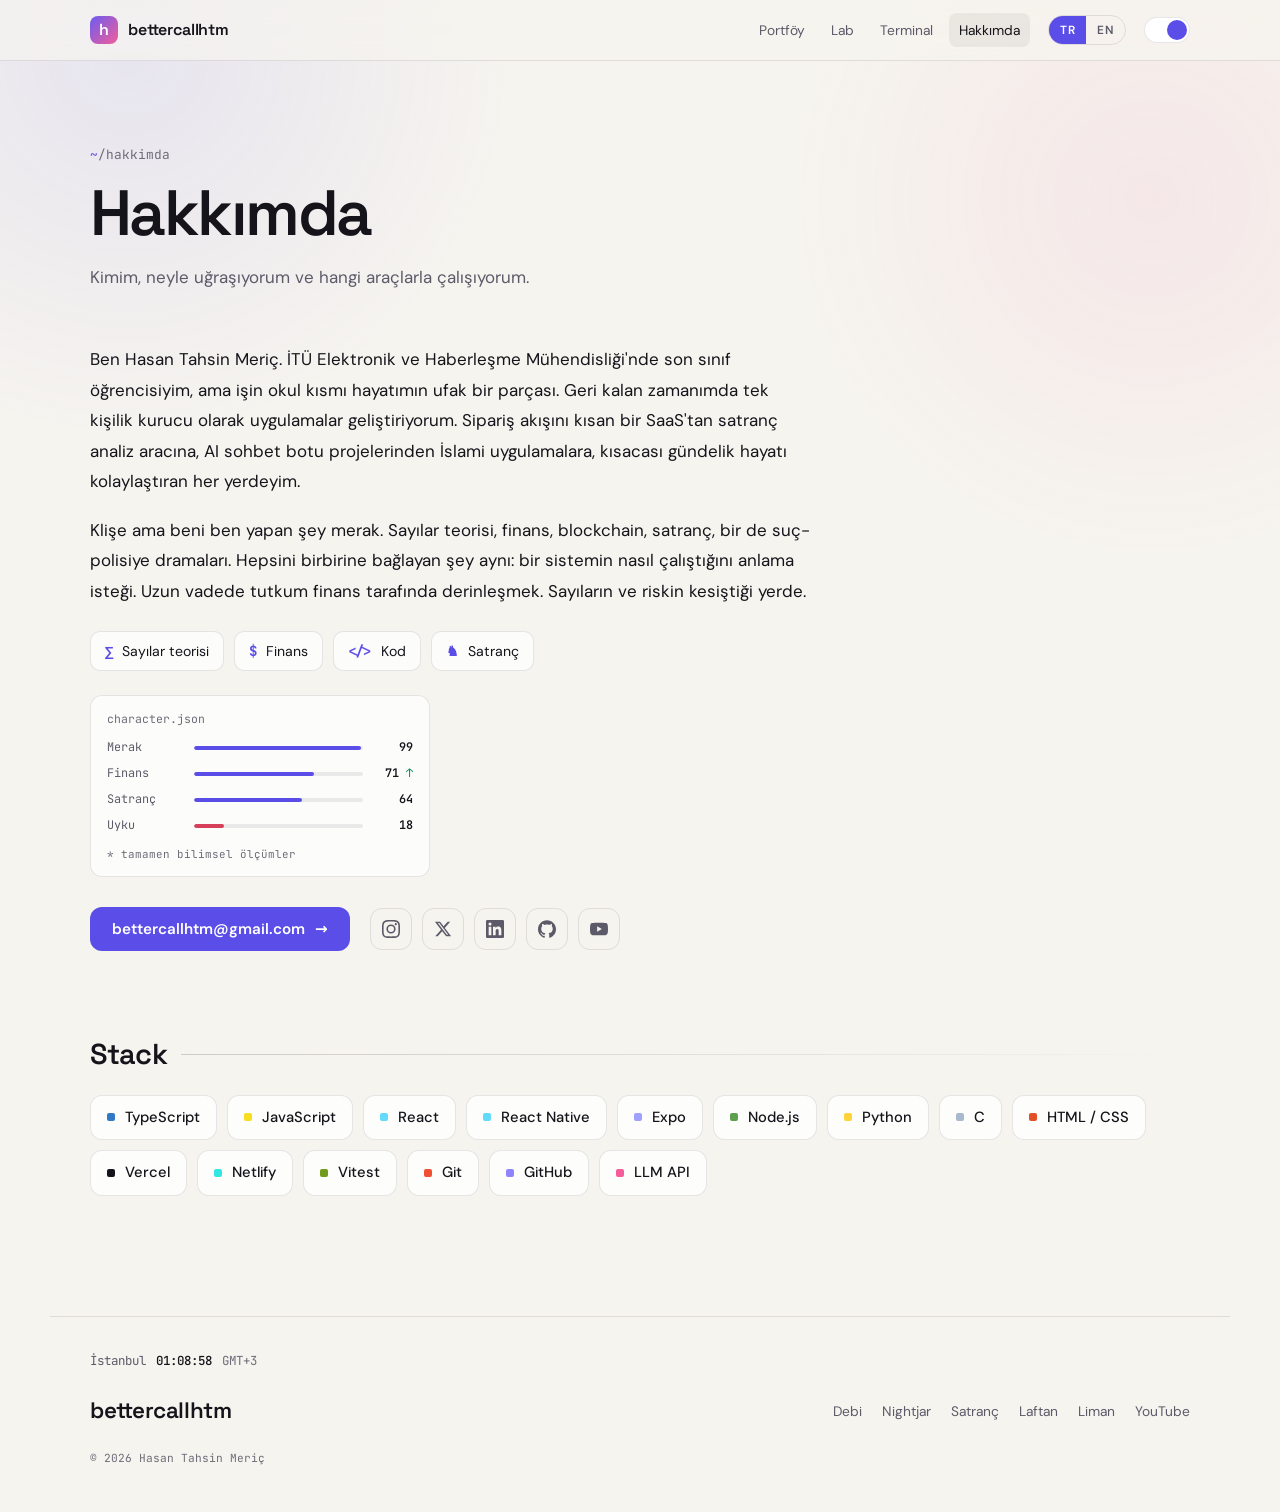
==== commit daf01b51: "Görsel revizyon: sade hero, ana sayfada seçili ürünler, medya odaklı kartlar Başlık animasyonu, döne" ====
--- a/hakkimda/index.html
+++ b/hakkimda/index.html
@@ -99,6 +99,17 @@
           <li><b>♞</b><span data-tr="Satranç" data-en="Chess">Satranç</span></li>
         </ul>
 
+        <aside class="charsheet rv" aria-label="character.json">
+          <p class="cs-title">character.json</p>
+          <div class="cs-body">
+            <div class="cs-row"><span data-tr="Merak" data-en="Curiosity">Merak</span><div class="bar"><i style="--v:99"></i></div><b>99</b></div>
+            <div class="cs-row"><span data-tr="Finans" data-en="Finance">Finans</span><div class="bar"><i style="--v:71"></i></div><b>71 <em>↑</em></b></div>
+            <div class="cs-row"><span data-tr="Satranç" data-en="Chess">Satranç</span><div class="bar"><i style="--v:64"></i></div><b>64</b></div>
+            <div class="cs-row low"><span data-tr="Uyku" data-en="Sleep">Uyku</span><div class="bar"><i style="--v:18"></i></div><b>18</b></div>
+            <p class="cs-note" data-tr="* tamamen bilimsel ölçümler" data-en="* totally scientific measurements">* tamamen bilimsel ölçümler</p>
+          </div>
+        </aside>
+
         <div class="about-actions rv">
           <a class="btn btn-primary" href="https://mail.google.com/mail/?view=cm&amp;fs=1&amp;to=bettercallhtm@gmail.com" target="_blank" rel="noopener">
             bettercallhtm@gmail.com <span aria-hidden="true">→</span>
@@ -123,26 +134,6 @@
         </div>
       </div>
 
-      <aside class="charsheet rv" aria-label="character.json">
-        <div class="win-bar">
-          <i></i><i></i><i></i>
-          <span class="win-title">character.json</span>
-        </div>
-        <div class="cs-body">
-          <div class="cs-id">
-            <span class="cs-avatar" aria-hidden="true">h</span>
-            <div>
-              <div class="cs-name">Hasan Tahsin Meriç</div>
-              <div class="cs-class"><span data-tr="Sınıf" data-en="Class">Sınıf</span>: Solo Founder · İTÜ</div>
-            </div>
-          </div>
-          <div class="cs-row"><span data-tr="Merak" data-en="Curiosity">Merak</span><div class="bar"><i style="--v:99"></i></div><b>99</b></div>
-          <div class="cs-row"><span data-tr="Finans" data-en="Finance">Finans</span><div class="bar"><i style="--v:71"></i></div><b>71 <em>↑</em></b></div>
-          <div class="cs-row"><span data-tr="Satranç" data-en="Chess">Satranç</span><div class="bar"><i style="--v:64"></i></div><b>64</b></div>
-          <div class="cs-row low"><span data-tr="Uyku" data-en="Sleep">Uyku</span><div class="bar"><i style="--v:18"></i></div><b>18</b></div>
-          <p class="cs-note" data-tr="* tamamen bilimsel ölçümler" data-en="* totally scientific measurements">* tamamen bilimsel ölçümler</p>
-        </div>
-      </aside>
     </div>
   </section>
 
--- a/assets/style.css
+++ b/assets/style.css
@@ -70,7 +70,7 @@
   --surface-2:    #F8F6F2;
   --text:         #15141A;
   --text-muted:   #5C5A68;
-  --text-dim:     #8C8A96;
+  --text-dim:     #6E6C78;
   --border:       rgba(20, 18, 30, 0.10);
   --border-strong:rgba(20, 18, 30, 0.18);
   --accent:       #5B4DE8;
@@ -87,7 +87,7 @@
   --win-bg:       #111218;
   --win-bar:      #171820;
   --win-text:     #D9D8E2;
-  --win-dim:      #6B6A7C;
+  --win-dim:      #8A899B;
   --win-border:   rgba(255, 255, 255, 0.08);
   --win-accent:   #8EDDB8;
 
@@ -111,7 +111,7 @@
     --surface-2:    #1C1D26;
     --text:         #ECEAE4;
     --text-muted:   #9C9BAD;
-    --text-dim:     #696879;
+    --text-dim:     #858496;
     --border:       rgba(255, 255, 255, 0.07);
     --border-strong:rgba(255, 255, 255, 0.14);
     --accent:       #9A8FFF;
@@ -135,7 +135,7 @@
   --surface-2:    #1C1D26;
   --text:         #ECEAE4;
   --text-muted:   #9C9BAD;
-  --text-dim:     #696879;
+  --text-dim:     #858496;
   --border:       rgba(255, 255, 255, 0.07);
   --border-strong:rgba(255, 255, 255, 0.14);
   --accent:       #9A8FFF;
@@ -365,64 +365,47 @@
 .btn-ghost .mono { color: var(--accent); font-weight: 700; }
 
 /* ── hero ────────────────────────────────────────────── */
-.hero {
-  position: relative;
-  min-height: calc(100svh - var(--header-h));
-  display: flex;
-  align-items: center;
-  padding-block: 64px 96px;
-  overflow: hidden;
-}
-.hero-canvas {
-  position: absolute;
-  inset: 0;
-  width: 100%;
-  height: 100%;
-  opacity: .32;
-  pointer-events: none;
-  /* fade in from the top, and stay faint behind the headline on the left */
-  -webkit-mask-image:
-    linear-gradient(to bottom, transparent 5%, #000 45%, #000 80%, transparent 100%),
-    linear-gradient(to right, rgba(0, 0, 0, .22) 0%, rgba(0, 0, 0, .3) 42%, #000 72%);
-          mask-image:
-    linear-gradient(to bottom, transparent 5%, #000 45%, #000 80%, transparent 100%),
-    linear-gradient(to right, rgba(0, 0, 0, .22) 0%, rgba(0, 0, 0, .3) 42%, #000 72%);
-  -webkit-mask-composite: source-in;
-          mask-composite: intersect;
-}
+.hero { padding-block: clamp(48px, 8vw, 96px) 0; }
 
 .hero-grid {
-  position: relative;
-  width: 100%;
   display: grid;
-  grid-template-columns: minmax(0, 1.05fr) minmax(0, .95fr);
-  gap: clamp(32px, 5vw, 64px);
+  grid-template-columns: minmax(0, 1fr) minmax(0, 380px);
+  gap: clamp(32px, 5vw, 72px);
   align-items: center;
 }
 
 .hero-headline {
   font-family: var(--font-display);
   font-weight: 600;
-  font-size: clamp(2.3rem, 5.4vw, 4.3rem);
-  line-height: 1.06;
-  letter-spacing: -.035em;
+  font-size: clamp(2.1rem, 4.6vw, 3.6rem);
+  line-height: 1.1;
+  letter-spacing: -.03em;
   text-wrap: balance;
-  margin-bottom: 26px;
-  max-width: 15ch;
-  background: linear-gradient(180deg, var(--text) 30%, color-mix(in srgb, var(--text) 55%, var(--bg)));
-  -webkit-background-clip: text;
-          background-clip: text;
-  color: transparent;
-}
-
+  max-width: 21ch;
+  margin-bottom: 22px;
+  color: var(--text);
+}
+
+.hero-id {
+  display: flex;
+  flex-wrap: wrap;
+  align-items: baseline;
+  gap: 4px 14px;
+  margin-bottom: 18px;
+}
+.hero-name {
+  font-family: var(--font-display);
+  font-weight: 600;
+  font-size: 1.2rem;
+  letter-spacing: -.01em;
+}
 .hero-role {
   font-family: var(--font-mono);
-  font-size: clamp(.95rem, 1.6vw, 1.1rem);
-  color: var(--text);
-  margin-bottom: 20px;
-  min-height: 1.7em;
-}
-.role-ps { color: var(--accent); margin-right: 6px; }
+  font-size: .88rem;
+  color: var(--text-muted);
+  text-wrap: balance;
+}
+.role-ps { color: var(--accent); }
 .caret {
   display: inline-block;
   width: 2px;
@@ -436,13 +419,13 @@
 .hero-bio {
   font-size: 1.06rem;
   color: var(--text-muted);
-  max-width: 540px;
-  line-height: 1.75;
-  margin-bottom: 34px;
+  max-width: 58ch;
+  line-height: 1.7;
+  margin-bottom: 30px;
 }
 .hero-ctas { display: flex; flex-wrap: wrap; gap: 12px; }
 
-.hero-side { display: flex; flex-direction: column; gap: 16px; min-width: 0; }
+.hero-side { min-width: 0; }
 
 /* shared window chrome */
 .win-bar {
@@ -472,40 +455,29 @@
   overflow: hidden;
   text-overflow: ellipsis;
 }
-.win-badge {
-  font-family: var(--font-mono);
-  font-size: .64rem;
-  font-weight: 700;
-  color: var(--win-accent);
-  border: 1px solid color-mix(in srgb, var(--win-accent) 35%, transparent);
-  padding: 1px 6px;
-  border-radius: 5px;
-}
-
 .code-win {
   background: var(--win-bg);
   border: 1px solid var(--win-border);
   border-radius: 14px;
   overflow: hidden;
-  box-shadow: 0 30px 70px -40px rgba(10, 8, 30, .55);
+  box-shadow: 0 20px 50px -36px rgba(10, 8, 30, .5);
 }
 .code-body {
   margin: 0;
-  padding: 16px 18px 18px;
-  font-family: var(--font-mono);
-  font-size: 12px;
-  line-height: 1.75;
+  padding: 14px 14px 16px;
+  font-family: var(--font-mono);
+  font-size: 11px;
+  line-height: 1.7;
   color: var(--win-text);
   overflow-x: auto;
-  min-height: calc(12 * 1.75em + 34px);
   scrollbar-width: thin;
 }
 .code-body .ln {
   display: inline-block;
   width: 2ch;
-  margin-right: 16px;
+  margin-right: 12px;
   text-align: right;
-  color: #3A4250;
+  color: #4A5262;
   user-select: none;
 }
 .t-k { color: #C792EA; }
@@ -516,61 +488,28 @@
 .t-f { color: #FFCB6B; }
 .t-o { color: #89DDFF; }
 .t-c { color: #5E6878; font-style: italic; }
-.code-caret {
-  display: inline-block;
-  width: 2px;
-  height: 1.15em;
-  margin-left: 1px;
-  vertical-align: text-bottom;
-  background: var(--win-accent);
-  animation: blink 1.1s steps(1) infinite;
-}
-
-/* ── stats ───────────────────────────────────────────── */
-.stats {
-  display: grid;
-  grid-template-columns: repeat(3, 1fr);
-  gap: 14px;
-  padding-top: 8px;
-}
-.stat {
-  padding: 22px 22px 20px;
-  border: 1px solid var(--border);
-  border-radius: 16px;
-  background: color-mix(in srgb, var(--surface) 70%, transparent);
-  position: relative;
-  overflow: hidden;
-}
-.stat-n {
-  font-family: var(--font-display);
-  font-size: clamp(2rem, 4vw, 2.8rem);
-  font-weight: 600;
-  line-height: 1;
-  letter-spacing: -.03em;
-  font-variant-numeric: tabular-nums;
-  margin-bottom: 10px;
-}
-.stat-n .inf { color: var(--accent); }
-.stat-l { font-size: .9rem; color: var(--text-muted); }
-
 /* ── section scaffolding ─────────────────────────────── */
-.sec { padding-top: clamp(80px, 11vw, 130px); }
+.sec { padding-top: clamp(64px, 9vw, 104px); }
+.sec-tight { padding-top: clamp(48px, 6vw, 72px); }
 .sec-head {
   display: flex;
   align-items: baseline;
-  gap: 14px;
-  margin-bottom: 30px;
+  flex-wrap: wrap;
+  gap: 6px 14px;
+  margin-bottom: 24px;
 }
 .sec-title {
   font-family: var(--font-display);
   font-weight: 600;
-  font-size: clamp(1.7rem, 3.6vw, 2.5rem);
+  font-size: clamp(1.6rem, 3.2vw, 2.2rem);
   letter-spacing: -.03em;
-  line-height: 1;
+  line-height: 1.1;
 }
 .sec-rule { flex: 1; height: 1px; background: linear-gradient(90deg, var(--border-strong), transparent); align-self: center; }
-
-/* ── portfolio cards ─────────────────────────────────── */
+.sec-note { font-family: var(--font-mono); font-size: .8rem; color: var(--text-muted); }
+
+/* ── product cards ───────────────────────────────────── */
+/* the promo cover is the card's main image; the text column sits beside it */
 .grid {
   display: grid;
   grid-template-columns: repeat(2, minmax(0, 1fr));
@@ -578,119 +517,75 @@
 }
 .card {
   --c: var(--accent);
-  position: relative;
   display: grid;
-  grid-template-columns: minmax(0, 1fr) 132px;
-  grid-template-rows: auto auto 1fr;
-  grid-template-areas:
-    "top   top"
-    "spark spark"
-    "main  video";
-  column-gap: 22px;
-  padding: 22px 24px 24px;
+  grid-template-columns: clamp(120px, 38%, 210px) minmax(0, 1fr);
+  gap: 22px;
+  align-items: start;
+  padding: 14px;
   border: 1px solid var(--border);
   border-radius: var(--radius);
-  background: linear-gradient(158deg, color-mix(in srgb, var(--c) 7%, var(--surface)), var(--surface) 60%);
-  overflow: hidden;
-  transition: transform .25s var(--ease), border-color .25s, box-shadow .25s;
-}
-.card::before {
-  content: "";
-  position: absolute;
-  top: 0;
-  left: 0;
-  right: 0;
-  height: 2px;
-  background: linear-gradient(90deg, var(--c), transparent 75%);
-}
-.card::after {
-  content: "";
-  position: absolute;
-  inset: 0;
-  pointer-events: none;
-  background: radial-gradient(420px circle at var(--mx, 50%) var(--my, 0%), color-mix(in srgb, var(--c) 9%, transparent), transparent 60%);
-  opacity: 0;
-  transition: opacity .35s;
-}
-.card:hover::after { opacity: 1; }
-.card:hover {
-  transform: translateY(-4px);
-  border-color: color-mix(in srgb, var(--c) 45%, transparent);
-  box-shadow: 0 18px 44px -18px color-mix(in srgb, var(--c) 40%, transparent);
-}
-.card > * { position: relative; z-index: 1; }
-
-.card-top { grid-area: top; display: flex; justify-content: space-between; align-items: center; }
-.ticker {
-  font-family: var(--font-mono);
-  font-weight: 700;
-  font-size: .82rem;
-  letter-spacing: .04em;
-  color: var(--c);
-}
-.live {
+  background: var(--surface);
+  box-shadow: 0 1px 2px rgba(20, 18, 30, .04);
+  transition: border-color .2s;
+}
+.card:hover { border-color: var(--border-strong); }
+
+.card-main { display: flex; flex-direction: column; min-width: 0; padding: 8px 8px 6px 0; align-self: stretch; }
+.card-cat {
   display: inline-flex;
   align-items: center;
-  gap: 7px;
-  font-size: .68rem;
-  font-weight: 600;
-  letter-spacing: .1em;
-  color: var(--text-dim);
-}
-.live i { width: 6px; height: 6px; border-radius: 50%; background: var(--c); }
-
-.viz { grid-area: spark; width: 100%; height: 74px; margin: 14px 0 16px; }
-
-.card-main { grid-area: main; display: flex; flex-direction: column; min-width: 0; }
-.chip {
-  align-self: flex-start;
-  color: var(--c);
-  background: color-mix(in srgb, var(--c) 14%, transparent);
-  font-size: .68rem;
-  font-weight: 700;
-  letter-spacing: .08em;
+  gap: 8px;
+  font-size: .74rem;
+  font-weight: 600;
+  letter-spacing: .06em;
   text-transform: uppercase;
-  padding: 5px 12px;
-  border-radius: 999px;
-}
+  color: var(--text-muted);
+}
+.card-cat::before { content: ""; width: 8px; height: 8px; border-radius: 50%; background: var(--c); flex-shrink: 0; }
 .card-name {
   font-family: var(--font-display);
   font-weight: 600;
-  font-size: 1.55rem;
+  font-size: 1.5rem;
+  line-height: 1.15;
+  letter-spacing: -.02em;
+  margin: 10px 0 10px;
+}
+.card-name a { color: var(--text); }
+.card-name a:hover { text-decoration: underline; text-decoration-color: var(--c); text-decoration-thickness: 2px; text-underline-offset: 4px; }
+.card-desc { font-size: .92rem; color: var(--text-muted); line-height: 1.65; }
+.card-tag { font-style: italic; font-size: .88rem; color: var(--text-muted); margin-top: 12px; }
+
+/* opening the product: a plain outlined button, distinct from the play cover */
+.card-open {
+  align-self: flex-start;
+  display: inline-flex;
+  align-items: center;
+  gap: 8px;
+  margin-top: auto;
+  padding: 9px 14px;
+  border-radius: 10px;
+  border: 1px solid var(--border-strong);
   color: var(--text);
-  line-height: 1.15;
-  margin: 14px 0 10px;
-  display: inline-flex;
-  align-items: center;
-  gap: 8px;
-  align-self: flex-start;
-  letter-spacing: -.02em;
-  transition: color .18s;
-}
-.card-name:hover { color: var(--c); }
-.card-arrow { color: var(--c); font-size: .9rem; opacity: .7; transition: transform .2s, opacity .2s; }
-.card-name:hover .card-arrow { transform: translate(3px, -3px); opacity: 1; }
-.card-desc { font-size: .92rem; color: var(--text-muted); line-height: 1.66; }
-.card-tag { font-style: italic; font-size: .9rem; color: var(--c); margin-top: 14px; }
+  font-size: .86rem;
+  font-weight: 600;
+  line-height: 1.2;
+  transition: border-color .2s, background .2s;
+}
+.card-main > :nth-last-child(2) { margin-bottom: 18px; }
+.card-open:hover { border-color: var(--c); background: color-mix(in srgb, var(--c) 8%, transparent); }
 
 .card-video {
-  grid-area: video;
-  align-self: start;
   width: 100%;
   aspect-ratio: 9 / 16;
-  border-radius: 14px;
+  border-radius: 12px;
   overflow: hidden;
-  border: 1px solid var(--border);
+  border: 0;
   position: relative;
   display: block;
   cursor: pointer;
   padding: 0;
-  background: linear-gradient(160deg,
-    color-mix(in srgb, var(--c) 62%, #06060a),
-    color-mix(in srgb, var(--c) 18%, #06060a));
-  transition: transform .25s var(--ease), box-shadow .25s;
-}
-.card-video:hover { transform: scale(1.02); box-shadow: 0 14px 34px -14px color-mix(in srgb, var(--c) 60%, transparent); }
+  background: color-mix(in srgb, var(--c) 30%, #06060a);
+}
 .video-thumb {
   position: absolute;
   inset: 0;
@@ -698,56 +593,83 @@
   height: 100%;
   max-width: none;
   object-fit: cover;
-  transition: transform .4s var(--ease);
-}
-.card-video:hover .video-thumb { transform: scale(1.04); }
-/* over a thumbnail: play stays centred, the label sits on a dark footer */
-.video-thumb + .video-poster {
-  justify-content: flex-end;
-  padding-bottom: 14px;
-  background: linear-gradient(to top, rgba(0, 0, 0, .82), rgba(0, 0, 0, 0) 42%), rgba(0, 0, 0, .12);
-}
-.video-thumb + .video-poster .play {
-  position: absolute;
-  top: 50%;
-  left: 50%;
-  transform: translate(-50%, -50%);
-}
-.card-video:hover .video-thumb + .video-poster .play { transform: translate(-50%, -50%) scale(1.1); }
-.card-video.is-soon { cursor: default; }
-.card-video.is-soon:hover { transform: none; box-shadow: none; }
+}
 .video-poster {
   position: absolute;
   inset: 0;
   display: flex;
-  flex-direction: column;
-  align-items: center;
+  align-items: flex-end;
   justify-content: center;
-  gap: 12px;
-  padding: 10px;
-  text-align: center;
-}
-.play {
-  width: 48px;
-  height: 48px;
-  border-radius: 50%;
+  padding: 12px;
+  background: linear-gradient(to top, rgba(0, 0, 0, .72), rgba(0, 0, 0, 0) 34%);
+  transition: background .2s;
+}
+/* play + label sit together at the bottom, so the cover itself stays readable */
+.video-cta {
+  display: inline-flex;
+  align-items: center;
+  gap: 9px;
+  padding: 5px 12px 5px 5px;
+  border-radius: 999px;
   background: rgba(255, 255, 255, .95);
   color: #14141d;
+  font-size: .78rem;
+  font-weight: 600;
+  white-space: nowrap;
+  transition: transform .2s;
+}
+.card-video:hover .video-cta { transform: scale(1.04); }
+.play {
+  width: 26px;
+  height: 26px;
+  border-radius: 50%;
+  background: #14141d;
+  color: #fff;
   display: flex;
   align-items: center;
   justify-content: center;
-  font-size: 1rem;
-  padding-left: 3px;
-  transition: transform .2s;
-}
-.card-video:hover .play { transform: scale(1.1); }
-.video-label {
-  color: #fff;
-  font-size: .78rem;
-  font-weight: 600;
-  letter-spacing: .03em;
-  text-shadow: 0 1px 4px rgba(0, 0, 0, .45);
-}
+  font-size: .62rem;
+  padding-left: 2px;
+}
+
+.card-next {
+  grid-template-columns: minmax(0, 1fr);
+  padding: 22px;
+  border-style: dashed;
+  background: color-mix(in srgb, var(--surface) 55%, transparent);
+  box-shadow: none;
+}
+.card-next .card-main { padding: 0; }
+.next-code { font-family: var(--font-mono); font-size: .86rem; color: var(--text-muted); }
+
+/* home: link to the full portfolio + quiet list of the other pages */
+.more-link { margin-top: 22px; }
+.more-link a {
+  display: inline-flex;
+  flex-wrap: wrap;
+  align-items: baseline;
+  gap: 4px 12px;
+  font-weight: 600;
+  color: var(--accent);
+}
+.more-link a:hover > span:first-child { text-decoration: underline; text-underline-offset: 4px; }
+.more-sub { font-weight: 400; font-size: .9rem; color: var(--text-muted); }
+
+.links { list-style: none; border-top: 1px solid var(--border); }
+.links li { border-bottom: 1px solid var(--border); }
+.links a {
+  display: grid;
+  grid-template-columns: 9.5em minmax(0, 1fr) auto;
+  gap: 4px 20px;
+  align-items: baseline;
+  padding: 16px 4px;
+  color: var(--text);
+}
+.links-path { font-family: var(--font-mono); font-weight: 700; font-size: .86rem; color: var(--accent); }
+.links-desc { color: var(--text-muted); font-size: .94rem; line-height: 1.6; }
+.links-go { color: var(--text-dim); transition: transform .2s, color .2s; }
+.links a:hover .links-go { color: var(--accent); transform: translateX(3px); }
+.links a:hover .links-path { text-decoration: underline; text-underline-offset: 4px; }
 
 /* ── stack ───────────────────────────────────────────── */
 .stack-list { list-style: none; display: flex; flex-wrap: wrap; gap: 10px; }
@@ -931,12 +853,7 @@
 .nf-swatch { display: inline-block; width: 22px; height: 12px; margin-right: 4px; border-radius: 2px; vertical-align: middle; }
 
 /* ── about ───────────────────────────────────────────── */
-.about-grid {
-  display: grid;
-  grid-template-columns: minmax(0, 1.35fr) minmax(0, .65fr);
-  gap: clamp(28px, 5vw, 64px);
-  align-items: start;
-}
+.about-grid { max-width: 720px; }
 .about-copy { display: flex; flex-direction: column; gap: 18px; }
 .about-text { font-size: 1.06rem; line-height: 1.8; }
 .interests { list-style: none; display: flex; flex-wrap: wrap; gap: 10px; margin-top: 6px; }
@@ -971,52 +888,36 @@
 }
 .social svg { width: 18px; height: 18px; fill: currentColor; }
 
+/* a small, light aside — a joke, not a dashboard */
 .charsheet {
-  border: 1px solid var(--win-border);
-  border-radius: 14px;
-  overflow: hidden;
-  background: var(--win-bg);
-  color: var(--win-text);
-  font-family: var(--font-mono);
-}
-.cs-body { padding: 18px; display: flex; flex-direction: column; gap: 14px; }
-.cs-id { display: flex; align-items: center; gap: 12px; margin-bottom: 4px; }
-.cs-avatar {
-  width: 44px;
-  height: 44px;
+  max-width: 340px;
+  margin-top: 6px;
+  padding: 14px 16px 12px;
+  border: 1px solid var(--border);
   border-radius: 12px;
-  display: grid;
-  place-items: center;
-  font-family: var(--font-display);
-  font-weight: 600;
-  font-size: 1.4rem;
-  color: #fff;
-  background: linear-gradient(135deg, #6A5CF0, #F45D9A);
-}
-.cs-name { font-family: var(--font-display); font-weight: 600; font-size: 1rem; color: #F2F5F9; }
-.cs-class { font-size: .72rem; color: var(--win-dim); }
-.cs-row { display: grid; grid-template-columns: 84px minmax(0, 1fr) 44px; gap: 12px; align-items: center; font-size: .76rem; }
-.cs-row > span { color: #AAB3C2; }
-.cs-row b { text-align: right; color: #F2F5F9; }
-.cs-row b em { font-style: normal; color: var(--win-accent); }
-.bar { height: 6px; border-radius: 99px; background: rgba(255, 255, 255, .07); overflow: hidden; }
+  background: color-mix(in srgb, var(--surface) 70%, transparent);
+  font-family: var(--font-mono);
+}
+.cs-title { font-size: .72rem; color: var(--text-dim); margin-bottom: 10px; }
+.cs-body { display: flex; flex-direction: column; gap: 7px; }
+.cs-row { display: grid; grid-template-columns: 6.5em minmax(0, 1fr) 3.4em; gap: 10px; align-items: center; font-size: .74rem; }
+.cs-row > span { color: var(--text-muted); }
+.cs-row b { text-align: right; color: var(--text); font-weight: 600; }
+.cs-row b em { font-style: normal; color: var(--up); }
+.bar { height: 4px; border-radius: 99px; background: color-mix(in srgb, var(--text) 8%, transparent); overflow: hidden; }
 .bar i {
   display: block;
   height: 100%;
   width: calc(var(--v) * 1%);
   border-radius: inherit;
-  background: linear-gradient(90deg, #9A8FFF, var(--win-accent));
-  transform: scaleX(0);
-  transform-origin: left;
-  transition: transform 1.4s var(--ease) .2s;
-}
-.cs-row.low .bar i { background: linear-gradient(90deg, #F0677F, #EBC878); }
-.charsheet.in .bar i, html:not(.js) .bar i { transform: scaleX(1); }
-.cs-note { font-size: .66rem; color: var(--win-dim); margin-top: 2px; }
+  background: var(--accent);
+}
+.cs-row.low .bar i { background: var(--down); }
+.cs-note { font-size: .68rem; color: var(--text-dim); margin-top: 4px; }
 
 /* ── footer ──────────────────────────────────────────── */
 .footer {
-  margin-top: clamp(90px, 12vw, 140px);
+  margin-top: clamp(72px, 10vw, 120px);
   padding-top: 34px;
   padding-bottom: 44px;
   border-top: 1px solid var(--border);
@@ -1046,9 +947,9 @@
 .lb-backdrop { position: absolute; inset: 0; background: rgba(4, 5, 8, .86); -webkit-backdrop-filter: blur(6px); backdrop-filter: blur(6px); }
 .lb-content { position: relative; display: flex; flex-direction: column; align-items: center; gap: 14px; }
 .lb-frame {
-  height: min(80vh, 640px);
+  /* height drives the 9:16 box; capped so the width never exceeds the viewport */
+  height: min(80vh, 640px, calc((100vw - 40px) * 16 / 9));
   aspect-ratio: 9 / 16;
-  max-width: 90vw;
   border-radius: 18px;
   overflow: hidden;
   background: #000;
@@ -1108,11 +1009,6 @@
   transition-delay: var(--d, 0ms);
 }
 html.js .rv.in { opacity: 1; transform: none; }
-html.js .card.rv.in.settled {
-  transition: transform .25s var(--ease), border-color .25s, box-shadow .25s;
-  transition-delay: 0ms;
-}
-html.js .card.rv.in.settled:hover { transform: translateY(-4px); }
 
 /* ── sub pages ───────────────────────────────────────── */
 .page-head { padding-top: clamp(44px, 7vw, 84px); }
@@ -1136,93 +1032,6 @@
 .page-body { padding-top: clamp(32px, 5vw, 52px); }
 .sec-sub { padding-top: clamp(56px, 8vw, 88px); }
 .sec-title-sm { font-size: clamp(1.4rem, 2.6vw, 1.8rem); }
-
-/* ── home: doors to each page ────────────────────────── */
-.doors {
-  display: grid;
-  grid-template-columns: repeat(2, minmax(0, 1fr));
-  gap: 20px;
-}
-.door {
-  --c: var(--accent);
-  position: relative;
-  display: flex;
-  flex-direction: column;
-  gap: 10px;
-  padding: 24px 26px 26px;
-  border: 1px solid var(--border);
-  border-radius: var(--radius);
-  background: linear-gradient(158deg, color-mix(in srgb, var(--c) 7%, var(--surface)), var(--surface) 60%);
-  color: var(--text);
-  overflow: hidden;
-  transition: transform .25s var(--ease), border-color .25s, box-shadow .25s;
-}
-.door::before {
-  content: "";
-  position: absolute;
-  top: 0; left: 0; right: 0;
-  height: 2px;
-  background: linear-gradient(90deg, var(--c), transparent 75%);
-}
-.door:hover {
-  transform: translateY(-4px);
-  border-color: color-mix(in srgb, var(--c) 45%, transparent);
-  box-shadow: 0 18px 44px -18px color-mix(in srgb, var(--c) 40%, transparent);
-}
-html.js .door.rv.in { transition: opacity .7s var(--ease), transform .25s var(--ease), border-color .25s, box-shadow .25s; }
-.door-top { display: flex; justify-content: space-between; align-items: center; gap: 12px; }
-.door-path { font-family: var(--font-mono); font-weight: 700; font-size: .8rem; color: var(--c); }
-.door-meta { font-size: .7rem; font-weight: 600; letter-spacing: .08em; text-transform: uppercase; color: var(--text-dim); }
-.door-title {
-  font-family: var(--font-display);
-  font-weight: 600;
-  font-size: clamp(1.6rem, 3vw, 2rem);
-  letter-spacing: -.03em;
-  line-height: 1.1;
-  margin-top: 18px;
-}
-.door-desc { color: var(--text-muted); font-size: .94rem; line-height: 1.65; max-width: 46ch; }
-.door-go {
-  position: absolute;
-  right: 24px;
-  bottom: 22px;
-  font-size: 1.2rem;
-  color: var(--c);
-  transition: transform .25s var(--ease);
-}
-.door:hover .door-go { transform: translateX(4px); }
-
-/* ── portfolio extras ────────────────────────────────── */
-.card-play {
-  align-self: flex-start;
-  display: inline-flex;
-  align-items: center;
-  gap: 8px;
-  margin-top: 16px;
-  padding: 8px 14px;
-  border-radius: 10px;
-  font-size: .84rem;
-  font-weight: 600;
-  color: var(--c);
-  border: 1px solid color-mix(in srgb, var(--c) 45%, transparent);
-  background: color-mix(in srgb, var(--c) 10%, transparent);
-  transition: background .2s, transform .2s;
-}
-.card-play:hover { background: color-mix(in srgb, var(--c) 18%, transparent); transform: translateY(-1px); }
-.card-next {
-  --c: var(--text-dim);
-  grid-template-columns: minmax(0, 1fr);
-  grid-template-areas: "top" "main";
-  border-style: dashed;
-  background: color-mix(in srgb, var(--surface) 55%, transparent);
-}
-.card-next::before { display: none; }
-.card-next:hover { transform: none; box-shadow: none; border-color: var(--border-strong); }
-html.js .card-next.rv.in.settled:hover { transform: none; }
-.live.building i { animation: blink 1.4s steps(1) infinite; }
-.next-code { font-family: var(--font-mono); font-size: .86rem; color: var(--text-muted); margin: 22px 0 0; }
-.card-next .card-name { color: var(--text); }
-.card-next .card-play { --c: var(--accent); }
 
 /* ── lab extras ──────────────────────────────────────── */
 .lab-hint { font-family: var(--font-mono); font-size: .7rem; color: var(--text-dim); }
@@ -1239,11 +1048,9 @@
 /* ── responsive ──────────────────────────────────────── */
 @media (max-width: 980px) {
   .hero-grid { grid-template-columns: minmax(0, 1fr); }
-  .hero-headline { max-width: 18ch; }
-  .hero-side { max-width: 620px; }
+  /* the config window is a desktop detail; on smaller screens the products come first */
+  .hero-side { display: none; }
   .grid { grid-template-columns: minmax(0, 1fr); }
-  .about-grid { grid-template-columns: minmax(0, 1fr); }
-  .charsheet { max-width: 480px; }
 }
 @media (max-width: 820px) {
   /* pages move to a bottom tab bar. The header's backdrop-filter would make it the
@@ -1269,29 +1076,39 @@
   body { padding-bottom: calc(58px + env(safe-area-inset-bottom)); }
   .toast { bottom: calc(76px + env(safe-area-inset-bottom)); }
   .lab-grid { grid-template-columns: minmax(0, 1fr); }
-  .doors { grid-template-columns: minmax(0, 1fr); }
 }
 @media (max-width: 560px) {
   :root { --header-h: 55px; }
-  .nav { height: 54px; }
-  .brand-name { display: none; }
-  .hero { padding-block: 40px 90px; min-height: 0; }
-  .card {
-    grid-template-columns: minmax(0, 1fr);
-    grid-template-rows: auto;
-    grid-template-areas: "top" "spark" "main" "video";
-    padding: 20px;
-  }
-  .card-video { max-width: 200px; justify-self: center; margin-top: 20px; }
-  .code-body { font-size: 11px; }
+  .nav { height: 54px; gap: 10px; }
+  .nav-right { gap: 10px; }
+  .hero { padding-top: 36px; }
+  .hero-bio { font-size: 1rem; }
+  /* stacked card: the cover leads, cropped to 4:5 so it doesn't swallow the screen */
+  .card { grid-template-columns: minmax(0, 1fr); gap: 16px; padding: 12px; }
+  .card-video { aspect-ratio: 4 / 5; }
+  .card-main { padding: 0 6px 6px; }
+  .links a { grid-template-columns: minmax(0, 1fr) auto; }
+  .links-desc { grid-column: 1; }
+  .links-go { grid-row: 1; grid-column: 2; }
   .lab-tile { padding: 16px; }
   .lab-canvas { height: 260px; }
   .lab-canvas-tall { height: 280px; }
   #knight-canvas { height: 320px; }
   .ctl input[type="range"] { width: 110px; }
   .term-body { height: 380px; font-size: 12px; padding: 14px; }
-  .lb-close { top: 0; right: 0; }
+  /* close button sits above the video instead of over the player's own controls */
+  .lb-content { align-items: stretch; gap: 10px; }
+  .lb-close { position: static; align-self: flex-end; }
+  .lb-frame { height: min(calc(100svh - 150px), 640px, calc((100vw - 40px) * 16 / 9)); align-self: center; }
+  .lb-yt { align-self: center; }
   .foot-meta { flex-direction: column; align-items: flex-start; }
+}
+@media (max-width: 370px) {
+  .brand { gap: 8px; font-size: .94rem; }
+  .brand-mark { width: 26px; height: 26px; }
+  .lang-opt { padding: 5px 8px; }
+  .switch { width: 42px; }
+  .switch-knob { transform: translateX(16px); }
 }
 
 /* ── reduced motion ──────────────────────────────────── */
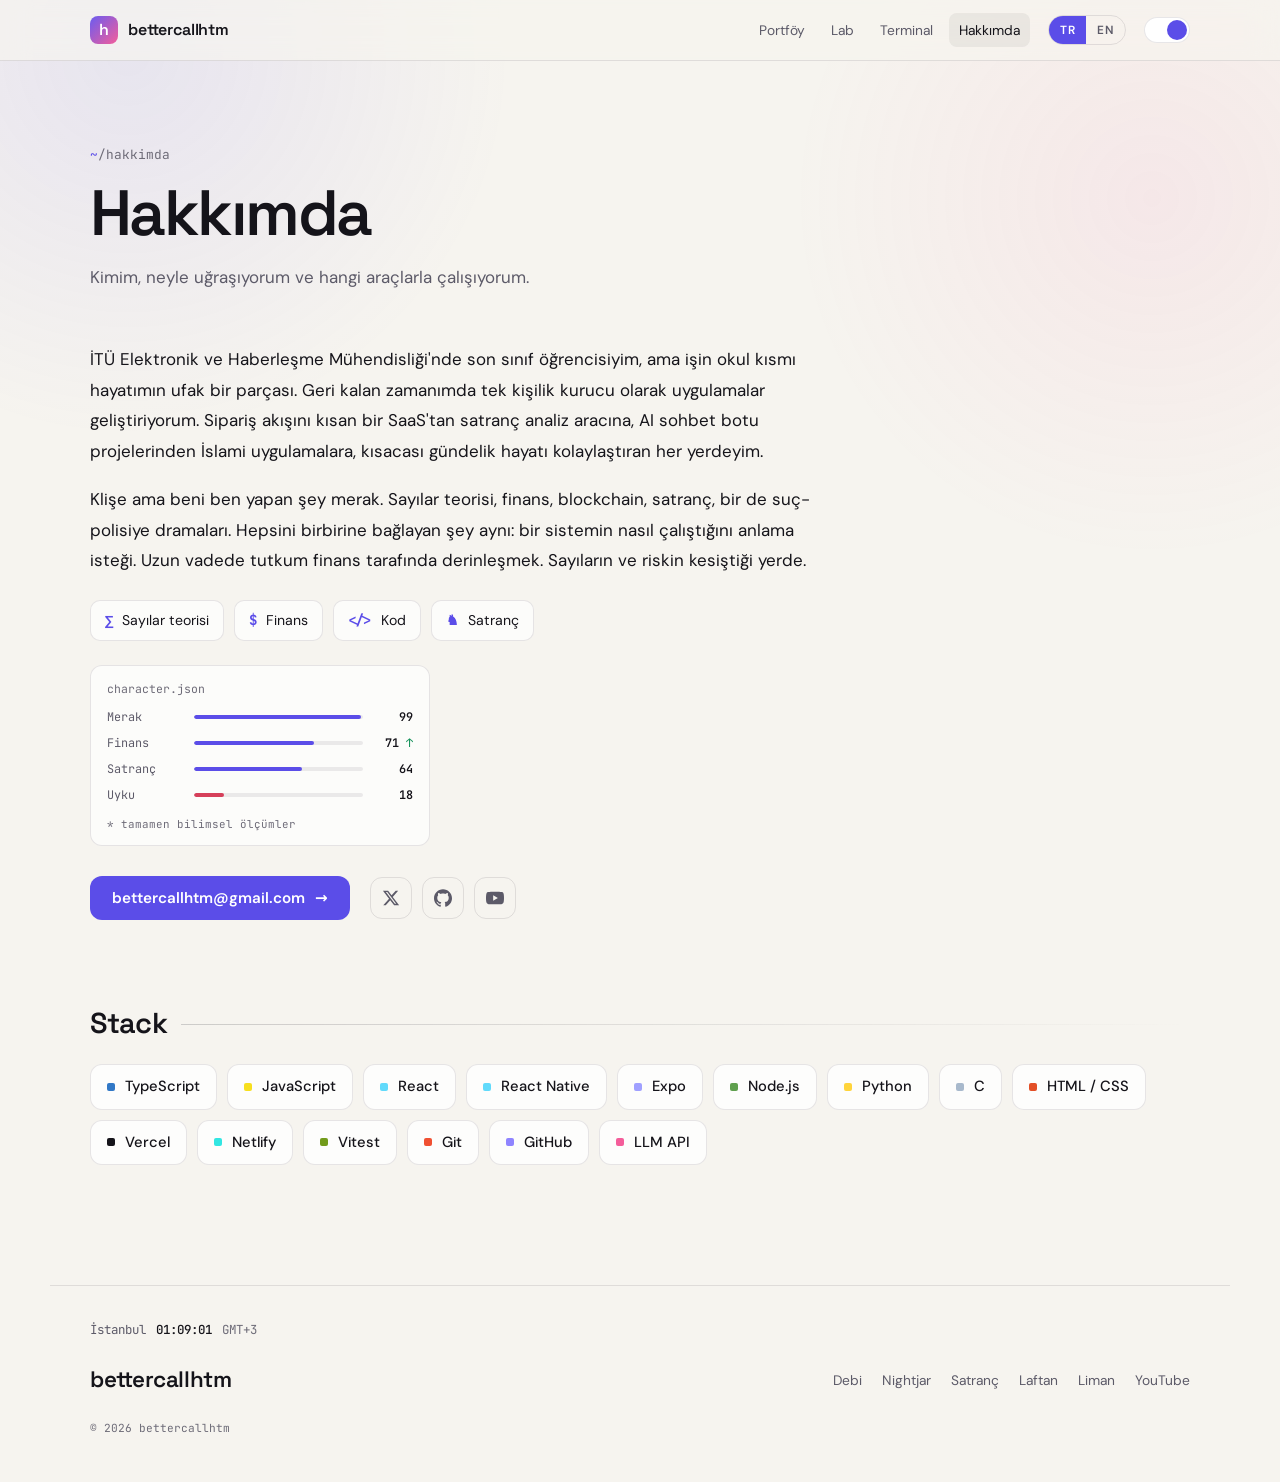
==== commit b07ab0e2: "İsim siteden kaldırıldı; yalnızca bettercallhtm kimliği Gerçek isim tüm sayfalardan, meta etiketleri" ====
--- a/hakkimda/index.html
+++ b/hakkimda/index.html
@@ -4,7 +4,7 @@
 <meta charset="utf-8">
 <meta name="viewport" content="width=device-width, initial-scale=1">
 <title>Hakkımda — bettercallhtm</title>
-<meta name="description" content="Hasan Tahsin Meriç: İTÜ Elektronik ve Haberleşme son sınıf, tek kişilik kurucu. Finans, sayılar teorisi ve satranç.">
+<meta name="description" content="İTÜ Elektronik ve Haberleşme son sınıf, tek kişilik kurucu. Finans, sayılar teorisi ve satranç.">
 <link rel="canonical" href="https://bettercallhtm.com/hakkimda">
 <meta property="og:type" content="website">
 <meta property="og:site_name" content="bettercallhtm">
@@ -15,7 +15,7 @@
 <meta property="og:image" content="https://bettercallhtm.com/assets/img/og.png">
 <meta property="og:image:width" content="1200">
 <meta property="og:image:height" content="630">
-<meta property="og:image:alt" content="bettercallhtm — Hasan Tahsin Meriç. Debi, Satranç, Laftan, Liman.">
+<meta property="og:image:alt" content="bettercallhtm. Debi, Satranç, Laftan, Liman.">
 <meta name="twitter:card" content="summary_large_image">
 <meta name="twitter:site" content="@bett3rcallhtm">
 <meta name="twitter:image" content="https://bettercallhtm.com/assets/img/og.png">
@@ -86,8 +86,8 @@
     <div class="about-grid">
       <div class="about-copy">
         <p class="about-text rv"
-           data-tr="Ben Hasan Tahsin Meriç. İTÜ Elektronik ve Haberleşme Mühendisliği'nde son sınıf öğrencisiyim, ama işin okul kısmı hayatımın ufak bir parçası. Geri kalan zamanımda tek kişilik kurucu olarak uygulamalar geliştiriyorum. Sipariş akışını kısan bir SaaS'tan satranç analiz aracına, AI sohbet botu projelerinden İslami uygulamalara, kısacası gündelik hayatı kolaylaştıran her yerdeyim."
-           data-en="I'm Hasan Tahsin Meriç. I'm a senior in Electronics & Communication Engineering at Istanbul Technical University, but the school part is a small piece of my life. The rest of the time I build apps as a solo founder. From a SaaS that shortens order flow to a chess analysis tool, from AI chatbot projects to Islamic apps — in short, I'm everywhere everyday life can be made easier.">Ben Hasan Tahsin Meriç. İTÜ Elektronik ve Haberleşme Mühendisliği'nde son sınıf öğrencisiyim, ama işin okul kısmı hayatımın ufak bir parçası. Geri kalan zamanımda tek kişilik kurucu olarak uygulamalar geliştiriyorum. Sipariş akışını kısan bir SaaS'tan satranç analiz aracına, AI sohbet botu projelerinden İslami uygulamalara, kısacası gündelik hayatı kolaylaştıran her yerdeyim.</p>
+           data-tr="İTÜ Elektronik ve Haberleşme Mühendisliği'nde son sınıf öğrencisiyim, ama işin okul kısmı hayatımın ufak bir parçası. Geri kalan zamanımda tek kişilik kurucu olarak uygulamalar geliştiriyorum. Sipariş akışını kısan bir SaaS'tan satranç analiz aracına, AI sohbet botu projelerinden İslami uygulamalara, kısacası gündelik hayatı kolaylaştıran her yerdeyim."
+           data-en="I'm a senior in Electronics & Communication Engineering at Istanbul Technical University, but the school part is a small piece of my life. The rest of the time I build apps as a solo founder. From a SaaS that shortens order flow to a chess analysis tool, from AI chatbot projects to Islamic apps — in short, I'm everywhere everyday life can be made easier.">İTÜ Elektronik ve Haberleşme Mühendisliği'nde son sınıf öğrencisiyim, ama işin okul kısmı hayatımın ufak bir parçası. Geri kalan zamanımda tek kişilik kurucu olarak uygulamalar geliştiriyorum. Sipariş akışını kısan bir SaaS'tan satranç analiz aracına, AI sohbet botu projelerinden İslami uygulamalara, kısacası gündelik hayatı kolaylaştıran her yerdeyim.</p>
         <p class="about-text rv"
            data-tr="Klişe ama beni ben yapan şey merak. Sayılar teorisi, finans, blockchain, satranç, bir de suç-polisiye dramaları. Hepsini birbirine bağlayan şey aynı: bir sistemin nasıl çalıştığını anlama isteği. Uzun vadede tutkum finans tarafında derinleşmek. Sayıların ve riskin kesiştiği yerde."
            data-en="Cliché, but what defines me is curiosity. Number theory, finance, blockchain, chess, and crime-detective dramas. What ties them all together is the same thing: the urge to understand how a system works. My long-term passion is to go deeper on the finance side. Where numbers and risk intersect.">Klişe ama beni ben yapan şey merak. Sayılar teorisi, finans, blockchain, satranç, bir de suç-polisiye dramaları. Hepsini birbirine bağlayan şey aynı: bir sistemin nasıl çalıştığını anlama isteği. Uzun vadede tutkum finans tarafında derinleşmek. Sayıların ve riskin kesiştiği yerde.</p>
@@ -115,14 +115,8 @@
             bettercallhtm@gmail.com <span aria-hidden="true">→</span>
           </a>
           <div class="socials">
-            <a class="social" href="https://www.instagram.com/hasahsinmeric/" target="_blank" rel="noopener" aria-label="Instagram">
-              <svg viewBox="0 0 24 24" aria-hidden="true"><path d="M12 2.163c3.204 0 3.584.012 4.85.07 3.252.148 4.771 1.691 4.919 4.919.058 1.265.069 1.645.069 4.849 0 3.205-.012 3.584-.069 4.849-.149 3.225-1.664 4.771-4.919 4.919-1.266.058-1.644.07-4.85.07-3.204 0-3.584-.012-4.849-.07-3.26-.149-4.771-1.699-4.919-4.92-.058-1.265-.07-1.644-.07-4.849 0-3.204.013-3.583.07-4.849.149-3.227 1.664-4.771 4.919-4.919 1.266-.057 1.645-.069 4.849-.069zM12 0C8.741 0 8.333.014 7.053.072 2.695.272.273 2.69.073 7.052.014 8.333 0 8.741 0 12c0 3.259.014 3.668.072 4.948.2 4.358 2.618 6.78 6.98 6.98C8.333 23.986 8.741 24 12 24c3.259 0 3.668-.014 4.948-.072 4.354-.2 6.782-2.618 6.979-6.98.059-1.28.073-1.689.073-4.948 0-3.259-.014-3.667-.072-4.947-.196-4.354-2.617-6.78-6.979-6.98C15.668.014 15.259 0 12 0zm0 5.838a6.162 6.162 0 100 12.324 6.162 6.162 0 000-12.324zM12 16a4 4 0 110-8 4 4 0 010 8zm6.406-11.845a1.44 1.44 0 100 2.881 1.44 1.44 0 000-2.881z"/></svg>
-            </a>
             <a class="social" href="https://x.com/bett3rcallhtm" target="_blank" rel="noopener" aria-label="X">
               <svg viewBox="0 0 24 24" aria-hidden="true"><path d="M18.244 2.25h3.308l-7.227 8.26 8.502 11.24H16.17l-5.214-6.817L4.99 21.75H1.68l7.73-8.835L1.254 2.25H8.08l4.713 6.231zm-1.161 17.52h1.833L7.084 4.126H5.117z"/></svg>
-            </a>
-            <a class="social" href="https://www.linkedin.com/in/hasan-tahsin-meri%C3%A7-51554b277/" target="_blank" rel="noopener" aria-label="LinkedIn">
-              <svg viewBox="0 0 24 24" aria-hidden="true"><path d="M20.447 20.452h-3.554v-5.569c0-1.328-.027-3.037-1.852-3.037-1.853 0-2.136 1.445-2.136 2.939v5.667H9.351V9h3.414v1.561h.046c.477-.9 1.637-1.85 3.37-1.85 3.601 0 4.267 2.37 4.267 5.455v6.286zM5.337 7.433a2.062 2.062 0 01-2.063-2.065 2.064 2.064 0 112.063 2.065zm1.782 13.019H3.555V9h3.564v11.452zM22.225 0H1.771C.792 0 0 .774 0 1.729v20.542C0 23.227.792 24 1.771 24h20.451C23.2 24 24 23.227 24 22.271V1.729C24 .774 23.2 0 22.225 0z"/></svg>
             </a>
             <a class="social" href="https://github.com/bettercallhtm" target="_blank" rel="noopener" aria-label="GitHub">
               <svg viewBox="0 0 24 24" aria-hidden="true"><path d="M12 .297c-6.63 0-12 5.373-12 12 0 5.303 3.438 9.8 8.205 11.385.6.113.82-.258.82-.577 0-.285-.01-1.04-.015-2.04-3.338.724-4.042-1.61-4.042-1.61C4.422 18.07 3.633 17.7 3.633 17.7c-1.087-.744.084-.729.084-.729 1.205.084 1.838 1.236 1.838 1.236 1.07 1.835 2.809 1.305 3.495.998.108-.776.417-1.305.76-1.605-2.665-.3-5.466-1.332-5.466-5.93 0-1.31.465-2.38 1.235-3.22-.135-.303-.54-1.523.105-3.176 0 0 1.005-.322 3.3 1.23.96-.267 1.98-.399 3-.405 1.02.006 2.04.138 3 .405 2.28-1.552 3.285-1.23 3.285-1.23.645 1.653.24 2.873.12 3.176.765.84 1.23 1.91 1.23 3.22 0 4.61-2.805 5.625-5.475 5.92.42.36.81 1.096.81 2.22 0 1.606-.015 2.896-.015 3.286 0 .315.21.69.825.57C20.565 22.092 24 17.592 24 12.297c0-6.627-5.373-12-12-12"/></svg>
@@ -184,7 +178,7 @@
     </ul>
   </div>
   <div class="foot-meta">
-    <span>© 2026 Hasan Tahsin Meriç</span>
+    <span>© 2026 bettercallhtm</span>
   </div>
 </footer>
 
